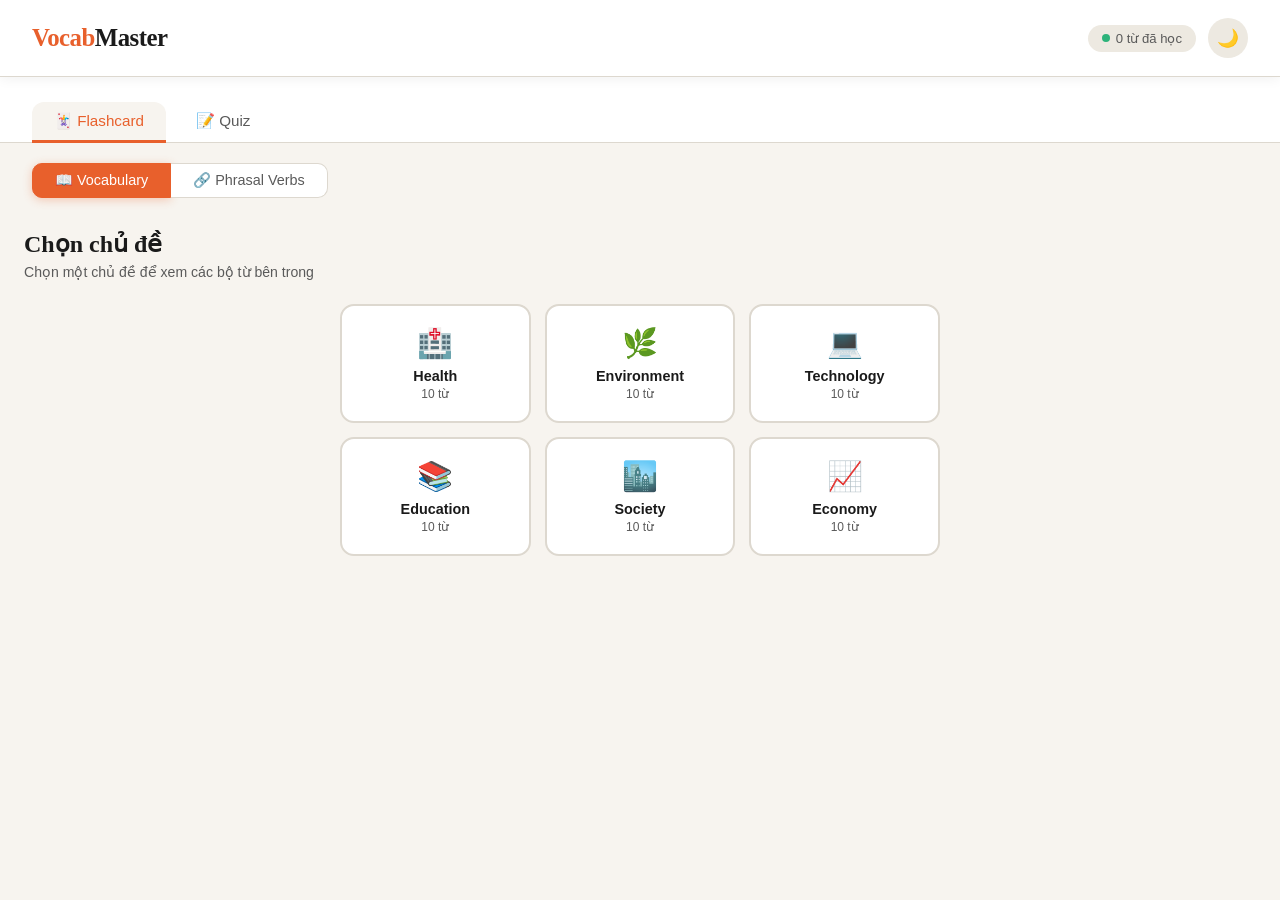
==== index.html @ 6a8c791d "Update and rename test2.html to index.html" ====
<!DOCTYPE html>
<html lang="vi">
<head>
<meta charset="UTF-8">
<meta name="viewport" content="width=device-width, initial-scale=1.0">
<title>VocabMaster – B1–C1 / IELTS</title>
<link rel="preconnect" href="https://fonts.googleapis.com">
<link rel="stylesheet" href="style.css"
<link href="https://fonts.googleapis.com/css2?family=Fraunces:ital,wght@0,300;0,600;0,700;1,300&family=DM+Sans:wght@300;400;500;600&display=swap" rel="stylesheet">
<style>
/* ============================================================
   CSS VARIABLES & RESET  (unchanged from v1)
   ============================================================ */
:root {
  --bg:        #F7F4EF;
  --bg2:       #EDE9E1;
  --card:      #FFFFFF;
  --card-back: #1C2B3A;
  --text:      #1A1A1A;
  --text2:     #5A5A5A;
  --accent:    #E8602C;
  --accent2:   #2D7DD2;
  --success:   #2DB37A;
  --error:     #E83A3A;
  --border:    #DDD8CF;
  --shadow:    0 4px 24px rgba(0,0,0,.10);
  --radius:    18px;
  --transition: .35s cubic-bezier(.4,0,.2,1);
}
[data-theme="dark"] {
  --bg:        #0F1620;
  --bg2:       #182030;
  --card:      #1E2D3D;
  --card-back: #0A1520;
  --text:      #EAE6DF;
  --text2:     #8A9BAC;
  --border:    #2A3A4A;
  --shadow:    0 4px 24px rgba(0,0,0,.40);
}
*,*::before,*::after{box-sizing:border-box;margin:0;padding:0}
html{scroll-behavior:smooth}
body{
  font-family:'DM Sans',sans-serif;
  background:var(--bg);color:var(--text);
  min-height:100vh;
  transition:background var(--transition),color var(--transition);
}
.app{display:flex;flex-direction:column;min-height:100vh}

/* ---- Header ---- */
header{
  display:flex;align-items:center;justify-content:space-between;
  padding:18px 32px;background:var(--card);
  border-bottom:1px solid var(--border);
  position:sticky;top:0;z-index:100;
  backdrop-filter:blur(12px);
  box-shadow:0 2px 12px rgba(0,0,0,.06);
}
.logo{font-family:'Fraunces',serif;font-size:1.55rem;font-weight:700;color:var(--accent);letter-spacing:-.5px}
.logo span{color:var(--text)}
.header-right{display:flex;align-items:center;gap:12px}
.progress-pill{
  background:var(--bg2);border-radius:999px;
  padding:6px 14px;font-size:.82rem;font-weight:500;
  color:var(--text2);display:flex;align-items:center;gap:6px;
}
.progress-pill .dot{width:8px;height:8px;border-radius:50%;background:var(--success)}
#theme-toggle{
  background:var(--bg2);border:none;cursor:pointer;
  width:40px;height:40px;border-radius:50%;
  display:flex;align-items:center;justify-content:center;
  font-size:1.1rem;transition:background var(--transition);
}
#theme-toggle:hover{background:var(--border)}

/* ---- Nav Tabs ---- */
.nav-tabs{
  display:flex;gap:8px;padding:24px 32px 0;
  border-bottom:1px solid var(--border);background:var(--card);
}
.tab-btn{
  padding:10px 22px;border:none;cursor:pointer;
  font-family:'DM Sans',sans-serif;font-size:.95rem;font-weight:500;
  border-radius:12px 12px 0 0;background:transparent;color:var(--text2);
  border-bottom:3px solid transparent;transition:all var(--transition);
  position:relative;bottom:-1px;
}
.tab-btn.active{color:var(--accent);border-bottom-color:var(--accent);background:var(--bg)}
.tab-btn:hover:not(.active){color:var(--text);background:var(--bg2)}

/* ============================================================
   NEW: TYPE SWITCHER (Vocabulary / Phrasal Verbs)
   ============================================================ */
.type-switcher{
  display:flex;gap:0;padding:20px 32px 0;
  background:var(--bg);
}
.type-btn{
  padding:8px 22px;border:1px solid var(--border);
  background:var(--card);color:var(--text2);
  font-family:'DM Sans',sans-serif;font-size:.9rem;font-weight:500;
  cursor:pointer;transition:all var(--transition);
}
.type-btn:first-child{border-radius:10px 0 0 10px}
.type-btn:last-child{border-radius:0 10px 10px 0;border-left:none}
.type-btn.active{
  background:var(--accent);color:#fff;border-color:var(--accent);
  box-shadow:0 2px 10px rgba(232,96,44,.3);
}

/* ============================================================
   NEW: TOPIC / SET SELECTOR (browser screen shown before flashcard)
   ============================================================ */
#fc-browser{
  display:none;flex-direction:column;align-items:center;
  padding:32px 24px;width:100%;
}
#fc-browser.visible{display:flex}
.browser-title{
  font-family:'Fraunces',serif;font-size:1.5rem;font-weight:600;
  margin-bottom:6px;align-self:flex-start;max-width:600px;width:100%;
}
.browser-sub{font-size:.88rem;color:var(--text2);margin-bottom:24px;align-self:flex-start;max-width:600px;width:100%}

/* Topic grid */
.topic-grid{
  display:grid;grid-template-columns:repeat(auto-fill,minmax(170px,1fr));
  gap:14px;max-width:600px;width:100%;
}
.topic-card{
  background:var(--card);border-radius:14px;border:2px solid var(--border);
  padding:20px 16px;cursor:pointer;transition:all var(--transition);
  text-align:center;
}
.topic-card:hover{border-color:var(--accent);transform:translateY(-2px);box-shadow:var(--shadow)}
.topic-card.selected{border-color:var(--accent);background:rgba(232,96,44,.06)}
.topic-icon{font-size:1.8rem;margin-bottom:8px}
.topic-name{font-size:.9rem;font-weight:600;color:var(--text)}
.topic-count{font-size:.75rem;color:var(--text2);margin-top:3px}

/* Set list */
.set-list{max-width:600px;width:100%;display:flex;flex-direction:column;gap:10px}
.set-item{
  background:var(--card);border-radius:12px;border:1px solid var(--border);
  padding:16px 20px;cursor:pointer;transition:all var(--transition);
  display:flex;justify-content:space-between;align-items:center;
}
.set-item:hover{border-color:var(--accent2);transform:translateX(4px);box-shadow:0 2px 12px rgba(0,0,0,.08)}
.set-info{}
.set-name{font-weight:600;font-size:.95rem}
.set-meta{font-size:.78rem;color:var(--text2);margin-top:2px}
.set-arrow{color:var(--text2);font-size:1.2rem}

/* Back breadcrumb */
.breadcrumb{
  display:flex;align-items:center;gap:8px;
  max-width:600px;width:100%;margin-bottom:20px;
  font-size:.88rem;color:var(--text2);
}
.breadcrumb button{
  background:none;border:none;cursor:pointer;
  color:var(--accent2);font-family:'DM Sans',sans-serif;
  font-size:.88rem;font-weight:500;padding:0;
}
.breadcrumb button:hover{text-decoration:underline}
.breadcrumb .sep{opacity:.4}

/* ============================================================
   FLASHCARD SECTION  (mostly unchanged from v1)
   ============================================================ */
#flashcard-section{display:none;flex-direction:column;align-items:center;padding:32px 24px}
#flashcard-section.visible{display:flex}

.card-counter{font-size:.9rem;color:var(--text2);margin-bottom:20px;font-weight:500;letter-spacing:.5px}
.card-counter strong{color:var(--text)}

.flashcard-scene{width:100%;max-width:540px;height:320px;perspective:1200px;cursor:pointer;margin-bottom:28px}
.flashcard{width:100%;height:100%;position:relative;transform-style:preserve-3d;transition:transform .55s cubic-bezier(.4,0,.2,1)}
.flashcard.flipped{transform:rotateY(180deg)}
.card-face{
  position:absolute;inset:0;border-radius:var(--radius);
  backface-visibility:hidden;-webkit-backface-visibility:hidden;
  display:flex;flex-direction:column;align-items:center;justify-content:center;
  padding:36px;box-shadow:0 8px 40px rgba(0,0,0,.13),0 2px 8px rgba(0,0,0,.06);
}
.card-front{background:var(--card)}
.card-back{background:var(--card-back);transform:rotateY(180deg);color:#EAE6DF}
.card-topic-badge{
  position:absolute;top:18px;left:20px;
  padding:4px 12px;border-radius:999px;
  font-size:.72rem;font-weight:600;letter-spacing:.3px;
  background:rgba(45,125,210,.15);color:var(--accent2);
}
.card-type-badge{
  position:absolute;top:18px;right:20px;
  padding:4px 12px;border-radius:999px;
  font-size:.72rem;font-weight:600;letter-spacing:.3px;
  background:rgba(45,179,122,.15);color:var(--success);
}
.card-type-badge.pv{background:rgba(108,99,255,.15);color:#8B84FF}
.card-hint{position:absolute;bottom:16px;font-size:.78rem;opacity:.5;letter-spacing:.3px}
.word-display{
  font-family:'Fraunces',serif;font-size:2.6rem;font-weight:600;
  color:var(--text);letter-spacing:-1px;line-height:1.1;text-align:center;
}
.word-pos{margin-top:10px;font-size:.92rem;color:var(--text2);font-style:italic}
.ipa-display{font-size:1.1rem;color:#9AB;margin-bottom:14px;letter-spacing:.5px}
.meaning-display{
  font-family:'Fraunces',serif;font-size:1.65rem;font-weight:300;font-style:italic;
  color:#EAE6DF;text-align:center;line-height:1.3;
}
.example-display{
  margin-top:14px;font-size:.9rem;color:rgba(234,230,223,.65);
  text-align:center;line-height:1.6;max-width:380px;
}
.example-display em{color:rgba(255,200,120,.9);font-style:normal;font-weight:500}

.card-controls{display:flex;gap:12px;align-items:center;flex-wrap:wrap;justify-content:center}
.ctrl-btn{
  display:flex;align-items:center;gap:7px;
  padding:12px 24px;border-radius:12px;border:none;cursor:pointer;
  font-family:'DM Sans',sans-serif;font-size:.95rem;font-weight:500;
  transition:all var(--transition);
}
.ctrl-btn.secondary{background:var(--bg2);color:var(--text);border:1px solid var(--border)}
.ctrl-btn.secondary:hover{background:var(--border);transform:translateY(-1px)}
.ctrl-btn.primary{background:var(--accent);color:#fff;box-shadow:0 4px 14px rgba(232,96,44,.35)}
.ctrl-btn.primary:hover{background:#cf511f;transform:translateY(-2px);box-shadow:0 6px 18px rgba(232,96,44,.4)}
.ctrl-btn.accent2{background:var(--accent2);color:#fff;box-shadow:0 4px 14px rgba(45,125,210,.3)}
.ctrl-btn.accent2:hover{background:#1f66b8;transform:translateY(-2px)}
.ctrl-btn.ghost{background:transparent;color:var(--text2);border:1px solid var(--border)}
.ctrl-btn.ghost:hover{background:var(--bg2)}
.ctrl-btn:disabled{opacity:.35;cursor:not-allowed;transform:none!important}

.progress-bar-wrap{width:100%;max-width:540px;height:5px;background:var(--border);border-radius:999px;margin-bottom:24px;overflow:hidden}
.progress-bar-fill{height:100%;border-radius:999px;background:linear-gradient(90deg,var(--accent),var(--accent2));transition:width .4s cubic-bezier(.4,0,.2,1)}

/* ============================================================
   QUIZ SECTION  (unchanged styles from v1)
   ============================================================ */
#quiz-section{display:none;flex-direction:column;align-items:center;padding:32px 24px}
#quiz-section.visible{display:flex}
#quiz-setup{background:var(--card);border-radius:var(--radius);padding:40px;max-width:480px;width:100%;box-shadow:var(--shadow);text-align:center}
#quiz-setup h2{font-family:'Fraunces',serif;font-size:1.8rem;margin-bottom:8px}
#quiz-setup p{color:var(--text2);margin-bottom:28px;font-size:.95rem}
.quiz-config{display:flex;flex-direction:column;gap:16px;margin-bottom:28px;text-align:left}
.quiz-config label{font-size:.88rem;font-weight:500;color:var(--text2);margin-bottom:4px;display:block}
.quiz-config select{
  width:100%;padding:10px 14px;border-radius:10px;
  border:1px solid var(--border);background:var(--bg);
  color:var(--text);font-family:'DM Sans',sans-serif;font-size:.95rem;
  outline:none;cursor:pointer;
}
.quiz-config select:focus{border-color:var(--accent)}
.learned-warning{
  background:rgba(232,96,44,.08);border:1px solid rgba(232,96,44,.25);
  border-radius:10px;padding:12px 16px;font-size:.88rem;color:var(--accent);
  margin-bottom:20px;display:none;
}
#quiz-game{display:none;width:100%;max-width:580px}
.quiz-header{display:flex;justify-content:space-between;align-items:center;margin-bottom:20px}
.quiz-progress-text{font-size:.9rem;color:var(--text2);font-weight:500}
.quiz-score-chip{padding:5px 14px;background:var(--bg2);border-radius:999px;font-size:.88rem;font-weight:600;color:var(--accent2)}
.quiz-progress-bar{width:100%;height:5px;background:var(--border);border-radius:999px;margin-bottom:28px;overflow:hidden}
.quiz-progress-fill{height:100%;border-radius:999px;background:linear-gradient(90deg,var(--accent2),var(--success));transition:width .4s}
.question-card{background:var(--card);border-radius:var(--radius);padding:36px;box-shadow:var(--shadow);margin-bottom:20px}
.question-label{font-size:.8rem;text-transform:uppercase;letter-spacing:1px;color:var(--text2);margin-bottom:14px;font-weight:600}
.question-text{font-family:'Fraunces',serif;font-size:1.6rem;font-weight:600;line-height:1.3;color:var(--text)}
.question-text em{color:var(--accent);font-style:normal;border-bottom:2px solid var(--accent)}
.options-grid{display:grid;grid-template-columns:1fr 1fr;gap:12px}
.option-btn{
  padding:16px 18px;border-radius:13px;border:2px solid var(--border);background:var(--card);
  cursor:pointer;font-family:'DM Sans',sans-serif;font-size:.93rem;font-weight:400;
  color:var(--text);text-align:left;transition:all .2s;
  display:flex;align-items:flex-start;gap:10px;
}
.option-btn:hover:not(:disabled){border-color:var(--accent2);background:rgba(45,125,210,.06);transform:translateY(-1px)}
.option-letter{
  width:26px;height:26px;border-radius:6px;background:var(--bg2);
  display:flex;align-items:center;justify-content:center;
  font-size:.8rem;font-weight:700;flex-shrink:0;transition:all .2s;
}
.option-btn.correct{border-color:var(--success)!important;background:rgba(45,179,122,.1)!important}
.option-btn.correct .option-letter{background:var(--success);color:#fff}
.option-btn.wrong{border-color:var(--error)!important;background:rgba(232,58,58,.08)!important}
.option-btn.wrong .option-letter{background:var(--error);color:#fff}
.option-btn:disabled{cursor:not-allowed}
.feedback-msg{
  padding:14px 18px;border-radius:12px;font-size:.92rem;font-weight:500;
  margin-top:4px;display:none;align-items:center;gap:8px;
}
.feedback-msg.correct-fb{background:rgba(45,179,122,.12);color:var(--success);display:flex}
.feedback-msg.wrong-fb{background:rgba(232,58,58,.1);color:var(--error);display:flex}
#quiz-result{
  display:none;background:var(--card);border-radius:var(--radius);
  padding:48px 40px;max-width:480px;width:100%;box-shadow:var(--shadow);text-align:center;
}
.result-emoji{font-size:4rem;margin-bottom:16px}
#quiz-result h2{font-family:'Fraunces',serif;font-size:2rem;margin-bottom:8px}
.result-score-big{font-family:'Fraunces',serif;font-size:3.5rem;font-weight:700;color:var(--accent);margin:16px 0 8px}
.result-sub{color:var(--text2);font-size:.95rem;margin-bottom:32px}
.result-actions{display:flex;gap:12px;justify-content:center;flex-wrap:wrap}

/* ============================================================
   ANIMATIONS
   ============================================================ */
@keyframes slideUp{from{opacity:0;transform:translateY(20px)}to{opacity:1;transform:translateY(0)}}
.slide-up{animation:slideUp .4s cubic-bezier(.4,0,.2,1) both}
@keyframes pop{0%{transform:scale(1)}50%{transform:scale(1.06)}100%{transform:scale(1)}}
.pop{animation:pop .25s ease}

/* Responsive */
@media(max-width:600px){
  header{padding:14px 18px}
  .nav-tabs{padding:16px 18px 0;gap:4px}
  .tab-btn{padding:8px 14px;font-size:.88rem}
  .type-switcher{padding:14px 18px 0}
  .flashcard-scene{height:270px}
  .word-display{font-size:2.1rem}
  .meaning-display{font-size:1.35rem}
  .options-grid{grid-template-columns:1fr}
  #flashcard-section,#quiz-section{padding:20px 14px}
  #fc-browser{padding:20px 14px}
  #quiz-setup,#quiz-result{padding:28px 22px}
  .question-card{padding:24px 20px}
  .topic-grid{grid-template-columns:repeat(auto-fill,minmax(140px,1fr))}
}
</style>
</head>
<body>
<div class="app">

<!-- ===== HEADER ===== -->
<header>
  <div class="logo">Vocab<span>Master</span></div>
  <div class="header-right">
    <div class="progress-pill">
      <span class="dot"></span>
      <span id="learned-pill-text">0 từ đã học</span>
    </div>
    <button id="theme-toggle" title="Toggle dark mode">🌙</button>
  </div>
</header>

<!-- ===== TABS (removed Stats tab) ===== -->
<nav class="nav-tabs">
  <button class="tab-btn active" data-tab="flashcard">🃏 Flashcard</button>
  <button class="tab-btn" data-tab="quiz">📝 Quiz</button>
</nav>

<!-- ===== TYPE SWITCHER (Vocabulary / Phrasal Verbs) ===== -->
<div class="type-switcher" id="type-switcher">
  <button class="type-btn active" data-type="vocabulary">📖 Vocabulary</button>
  <button class="type-btn" data-type="phrasal">🔗 Phrasal Verbs</button>
</div>

<!-- ===== TOPIC / SET BROWSER (shown before the flashcard) ===== -->
<div id="fc-browser" class="visible">
  <!-- Breadcrumb: hidden at top level, shown after topic selected -->
  <div class="breadcrumb" id="breadcrumb" style="display:none">
    <button id="back-to-topics">← Chủ đề</button>
    <span class="sep">/</span>
    <span id="breadcrumb-topic">—</span>
  </div>

  <div class="browser-title" id="browser-title">Chọn chủ đề</div>
  <div class="browser-sub" id="browser-sub">Chọn một chủ đề để xem các bộ từ vựng bên trong</div>

  <!-- Topic grid -->
  <div class="topic-grid" id="topic-grid"></div>

  <!-- Set list (hidden until topic selected) -->
  <div class="set-list" id="set-list" style="display:none"></div>
</div>

<!-- ===== FLASHCARD SECTION ===== -->
<section id="flashcard-section">
  <div class="progress-bar-wrap" style="max-width:540px;width:100%">
    <div class="progress-bar-fill" id="fc-progress-fill" style="width:0%"></div>
  </div>
  <div class="card-counter" id="card-counter">Thẻ <strong>1</strong> / <strong>1</strong></div>

  <div class="flashcard-scene" id="fc-scene" title="Click để lật thẻ">
    <div class="flashcard" id="flashcard">
      <div class="card-face card-front">
        <span class="card-topic-badge" id="fc-topic-badge">Topic</span>
        <span class="card-type-badge" id="fc-type-badge">Vocab</span>
        <div class="word-display" id="fc-word">—</div>
        <div class="word-pos" id="fc-pos">noun</div>
        <span class="card-hint">👆 Click để xem nghĩa</span>
      </div>
      <div class="card-face card-back">
        <div class="ipa-display" id="fc-ipa"></div>
        <div class="meaning-display" id="fc-meaning">—</div>
        <div class="example-display" id="fc-example"></div>
        <span class="card-hint" style="color:rgba(234,230,223,.45)">🔄 Click để quay lại</span>
      </div>
    </div>
  </div>

  <div class="card-controls">
    <button class="ctrl-btn ghost" id="fc-back-btn">⬅ Bộ khác</button>
    <button class="ctrl-btn secondary" id="fc-prev">◀ Trước</button>
    <button class="ctrl-btn primary" id="fc-flip">🔄 Lật thẻ</button>
    <!-- Next button: also marks as learned -->
    <button class="ctrl-btn accent2" id="fc-next">Tiếp ▶</button>
  </div>
  <div style="margin-top:16px;display:flex;gap:10px;justify-content:center">
    <button class="ctrl-btn secondary" id="fc-shuffle" style="font-size:.88rem">🔀 Shuffle</button>
  </div>
</section>

<!-- ===== QUIZ SECTION ===== -->
<section id="quiz-section">
  <div id="quiz-setup" class="slide-up">
    <h2>📝 Quiz Mode</h2>
    <p>Quiz tự động từ danh sách từ bạn đã học</p>

    <!-- Warning shown when not enough learned words -->
    <div class="learned-warning" id="learned-warning">
      ⚠️ Bạn chưa có đủ từ để quiz. Hãy học ít nhất 4 từ qua Flashcard trước!
    </div>

    <div class="quiz-config">
      <div>
        <label>Số câu hỏi</label>
        <select id="quiz-count-select">
          <option value="10">10 câu</option>
          <option value="15">15 câu</option>
          <option value="20">20 câu</option>
          <option value="all">Tất cả từ đã học</option>
        </select>
      </div>
      <div>
        <label>Loại câu hỏi</label>
        <select id="quiz-type-select">
          <option value="meaning">Từ → Nghĩa</option>
          <option value="word">Nghĩa → Từ</option>
          <option value="fill">Điền vào câu</option>
          <option value="mixed">Hỗn hợp</option>
        </select>
      </div>
    </div>
    <button class="ctrl-btn primary" id="start-quiz-btn" style="width:100%;justify-content:center">
      🚀 Bắt đầu Quiz
    </button>
    <div style="margin-top:14px;font-size:.82rem;color:var(--text2);text-align:center" id="quiz-pool-info"></div>
  </div>

  <!-- Game screen -->
  <div id="quiz-game">
    <div class="quiz-header">
      <div class="quiz-progress-text" id="quiz-prog-text">Câu 1 / 10</div>
      <div class="quiz-score-chip" id="quiz-score-chip">✅ 0</div>
    </div>
    <div class="quiz-progress-bar">
      <div class="quiz-progress-fill" id="quiz-prog-fill" style="width:0%"></div>
    </div>
    <div class="question-card slide-up">
      <div class="question-label" id="q-label">Nghĩa của từ là gì?</div>
      <div class="question-text" id="q-text">—</div>
    </div>
    <div class="options-grid" id="options-grid"></div>
    <div class="feedback-msg" id="feedback-msg"></div>
    <div style="display:flex;justify-content:flex-end;margin-top:16px">
      <button class="ctrl-btn accent2" id="next-q-btn" style="display:none">Câu tiếp ▶</button>
    </div>
  </div>

  <!-- Result screen -->
  <div id="quiz-result">
    <div class="result-emoji" id="result-emoji">🎉</div>
    <h2>Hoàn thành!</h2>
    <div class="result-score-big" id="result-score-big">—</div>
    <div class="result-sub" id="result-sub">Bạn làm rất tốt!</div>
    <div class="result-actions">
      <button class="ctrl-btn secondary" id="retry-quiz-btn">🔁 Làm lại</button>
      <button class="ctrl-btn primary" id="new-quiz-btn">✨ Quiz mới</button>
    </div>
  </div>
</section>

</div><!-- .app -->

<script>
/* ============================================================
   VOCABULARY DATA
   Structure per word:
   { word, pos, ipa, meaning, example, topic, set, type }
   type: "vocabulary" | "phrasal"
   ============================================================ */
const VOCAB = [

  /* ── TOPIC: Health ─────────────────────────────────────── */
  // Set: General Health
  {word:"alleviate",pos:"verb",ipa:"/əˈliː.vi.eɪt/",meaning:"giảm nhẹ (đau, lo lắng)",example:"Rest can help <em>alleviate</em> fatigue.",topic:"Health",set:"General Health",type:"vocabulary"},
  {word:"chronic",pos:"adj",ipa:"/ˈkrɒn.ɪk/",meaning:"mãn tính, kéo dài",example:"She suffers from <em>chronic</em> back pain.",topic:"Health",set:"General Health",type:"vocabulary"},
  {word:"deteriorate",pos:"verb",ipa:"/dɪˈtɪər.i.ə.reɪt/",meaning:"xấu đi, suy giảm",example:"His health began to <em>deteriorate</em> rapidly.",topic:"Health",set:"General Health",type:"vocabulary"},
  {word:"resilient",pos:"adj",ipa:"/rɪˈzɪl.i.ənt/",meaning:"có sức bật, kiên cường",example:"Children are remarkably <em>resilient</em> after illness.",topic:"Health",set:"General Health",type:"vocabulary"},
  {word:"susceptible",pos:"adj",ipa:"/səˈsep.tɪ.bəl/",meaning:"dễ bị ảnh hưởng, nhạy cảm",example:"Elderly people are more <em>susceptible</em> to infection.",topic:"Health",set:"General Health",type:"vocabulary"},
  // Set: Mental Health
  {word:"anxiety",pos:"noun",ipa:"/æŋˈzaɪ.ə.ti/",meaning:"sự lo lắng, lo âu",example:"Work pressure can trigger <em>anxiety</em>.",topic:"Health",set:"Mental Health",type:"vocabulary"},
  {word:"burnout",pos:"noun",ipa:"/ˈbɜːn.aʊt/",meaning:"kiệt sức (do làm việc quá sức)",example:"Many doctors experience <em>burnout</em> due to long hours.",topic:"Health",set:"Mental Health",type:"vocabulary"},
  {word:"coping",pos:"noun",ipa:"/ˈkəʊ.pɪŋ/",meaning:"sự đương đầu, ứng phó",example:"Exercise is an effective <em>coping</em> mechanism.",topic:"Health",set:"Mental Health",type:"vocabulary"},
  {word:"mindfulness",pos:"noun",ipa:"/ˈmaɪnd.fəl.nəs/",meaning:"chánh niệm, sự tập trung vào hiện tại",example:"Practising <em>mindfulness</em> reduces stress significantly.",topic:"Health",set:"Mental Health",type:"vocabulary"},
  {word:"stigma",pos:"noun",ipa:"/ˈstɪɡ.mə/",meaning:"kỳ thị xã hội",example:"There is still a <em>stigma</em> around mental illness.",topic:"Health",set:"Mental Health",type:"vocabulary"},

  /* ── TOPIC: Environment ─────────────────────────────────── */
  // Set: Climate Change
  {word:"carbon footprint",pos:"noun",ipa:"/ˈkɑː.bən ˈfʊt.prɪnt/",meaning:"lượng khí thải carbon cá nhân/tổ chức",example:"Flying frequently increases your <em>carbon footprint</em>.",topic:"Environment",set:"Climate Change",type:"vocabulary"},
  {word:"deforestation",pos:"noun",ipa:"/diːˌfɒr.ɪˈsteɪ.ʃən/",meaning:"nạn phá rừng",example:"<em>Deforestation</em> contributes to climate change.",topic:"Environment",set:"Climate Change",type:"vocabulary"},
  {word:"exacerbate",pos:"verb",ipa:"/ɪɡˈzæs.ər.beɪt/",meaning:"làm trầm trọng thêm",example:"Droughts <em>exacerbate</em> food shortages globally.",topic:"Environment",set:"Climate Change",type:"vocabulary"},
  {word:"mitigation",pos:"noun",ipa:"/ˌmɪt.ɪˈɡeɪ.ʃən/",meaning:"sự giảm thiểu (tác hại)",example:"Carbon capture is a key <em>mitigation</em> strategy.",topic:"Environment",set:"Climate Change",type:"vocabulary"},
  {word:"renewable",pos:"adj",ipa:"/rɪˈnjuː.ə.bəl/",meaning:"có thể tái tạo",example:"<em>Renewable</em> energy sources include solar and wind.",topic:"Environment",set:"Climate Change",type:"vocabulary"},
  // Set: Biodiversity
  {word:"biodiversity",pos:"noun",ipa:"/ˌbaɪ.əʊ.daɪˈvɜː.sə.ti/",meaning:"đa dạng sinh học",example:"Rainforests are crucial for <em>biodiversity</em>.",topic:"Environment",set:"Biodiversity",type:"vocabulary"},
  {word:"endangered",pos:"adj",ipa:"/ɪnˈdeɪn.dʒəd/",meaning:"có nguy cơ tuyệt chủng",example:"The tiger is an <em>endangered</em> species.",topic:"Environment",set:"Biodiversity",type:"vocabulary"},
  {word:"ecosystem",pos:"noun",ipa:"/ˈiː.kəʊ.sɪs.təm/",meaning:"hệ sinh thái",example:"Coral reefs form a complex <em>ecosystem</em>.",topic:"Environment",set:"Biodiversity",type:"vocabulary"},
  {word:"habitat",pos:"noun",ipa:"/ˈhæb.ɪ.tæt/",meaning:"môi trường sống",example:"Urban expansion destroys wildlife <em>habitat</em>.",topic:"Environment",set:"Biodiversity",type:"vocabulary"},
  {word:"invasive",pos:"adj",ipa:"/ɪnˈveɪ.sɪv/",meaning:"xâm lấn (loài ngoại lai)",example:"<em>Invasive</em> species threaten native plants.",topic:"Environment",set:"Biodiversity",type:"vocabulary"},

  /* ── TOPIC: Technology ──────────────────────────────────── */
  // Set: AI & Automation
  {word:"algorithm",pos:"noun",ipa:"/ˈæl.ɡə.rɪ.ðəm/",meaning:"thuật toán",example:"The recommendation <em>algorithm</em> learns your preferences.",topic:"Technology",set:"AI & Automation",type:"vocabulary"},
  {word:"autonomous",pos:"adj",ipa:"/ɔːˈtɒn.ə.məs/",meaning:"tự vận hành, tự chủ",example:"<em>Autonomous</em> vehicles rely on sensors and AI.",topic:"Technology",set:"AI & Automation",type:"vocabulary"},
  {word:"bias",pos:"noun",ipa:"/ˈbaɪ.əs/",meaning:"sự thiên lệch, thiên kiến",example:"AI systems can reflect human <em>bias</em> in their data.",topic:"Technology",set:"AI & Automation",type:"vocabulary"},
  {word:"disruptive",pos:"adj",ipa:"/dɪsˈrʌp.tɪv/",meaning:"mang tính đột phá, làm gián đoạn",example:"Streaming was a <em>disruptive</em> force in entertainment.",topic:"Technology",set:"AI & Automation",type:"vocabulary"},
  {word:"proliferation",pos:"noun",ipa:"/prəˌlɪf.ərˈeɪ.ʃən/",meaning:"sự phổ biến nhanh chóng",example:"The <em>proliferation</em> of smartphones changed society.",topic:"Technology",set:"AI & Automation",type:"vocabulary"},
  // Set: Cybersecurity
  {word:"breach",pos:"noun",ipa:"/briːtʃ/",meaning:"vi phạm, rò rỉ dữ liệu",example:"A data <em>breach</em> exposed millions of passwords.",topic:"Technology",set:"Cybersecurity",type:"vocabulary"},
  {word:"encryption",pos:"noun",ipa:"/ɪnˈkrɪp.ʃən/",meaning:"mã hóa (dữ liệu)",example:"End-to-end <em>encryption</em> protects private messages.",topic:"Technology",set:"Cybersecurity",type:"vocabulary"},
  {word:"phishing",pos:"noun",ipa:"/ˈfɪʃ.ɪŋ/",meaning:"lừa đảo trực tuyến qua email giả mạo",example:"A <em>phishing</em> email tricked employees into sharing passwords.",topic:"Technology",set:"Cybersecurity",type:"vocabulary"},
  {word:"surveillance",pos:"noun",ipa:"/səˈveɪ.ləns/",meaning:"sự giám sát, theo dõi",example:"Mass <em>surveillance</em> raises serious privacy concerns.",topic:"Technology",set:"Cybersecurity",type:"vocabulary"},
  {word:"vulnerability",pos:"noun",ipa:"/ˌvʌl.nər.əˈbɪl.ɪ.ti/",meaning:"lỗ hổng bảo mật, điểm yếu",example:"Hackers exploit software <em>vulnerabilities</em>.",topic:"Technology",set:"Cybersecurity",type:"vocabulary"},

  /* ── TOPIC: Education ───────────────────────────────────── */
  // Set: Learning & Pedagogy
  {word:"collaborative",pos:"adj",ipa:"/kəˈlæb.ər.ə.tɪv/",meaning:"hợp tác, cộng tác",example:"<em>Collaborative</em> projects develop teamwork skills.",topic:"Education",set:"Learning & Pedagogy",type:"vocabulary"},
  {word:"curriculum",pos:"noun",ipa:"/kəˈrɪk.jʊ.ləm/",meaning:"chương trình học",example:"The school revised its science <em>curriculum</em>.",topic:"Education",set:"Learning & Pedagogy",type:"vocabulary"},
  {word:"holistic",pos:"adj",ipa:"/həʊˈlɪs.tɪk/",meaning:"toàn diện, tổng thể",example:"A <em>holistic</em> approach considers students' wellbeing.",topic:"Education",set:"Learning & Pedagogy",type:"vocabulary"},
  {word:"pedagogical",pos:"adj",ipa:"/ˌped.əˈɡɒdʒ.ɪ.kəl/",meaning:"thuộc về sư phạm",example:"New <em>pedagogical</em> methods engage students better.",topic:"Education",set:"Learning & Pedagogy",type:"vocabulary"},
  {word:"retention",pos:"noun",ipa:"/rɪˈten.ʃən/",meaning:"sự ghi nhớ, lưu giữ kiến thức",example:"Active recall improves knowledge <em>retention</em>.",topic:"Education",set:"Learning & Pedagogy",type:"vocabulary"},
  // Set: Higher Education
  {word:"accreditation",pos:"noun",ipa:"/əˌkred.ɪˈteɪ.ʃən/",meaning:"sự công nhận, chứng nhận",example:"The university received international <em>accreditation</em>.",topic:"Education",set:"Higher Education",type:"vocabulary"},
  {word:"dissertation",pos:"noun",ipa:"/ˌdɪs.əˈteɪ.ʃən/",meaning:"luận văn, luận án",example:"She spent a year writing her <em>dissertation</em>.",topic:"Education",set:"Higher Education",type:"vocabulary"},
  {word:"interdisciplinary",pos:"adj",ipa:"/ˌɪn.tə.dɪˈsɪp.lɪ.nər.i/",meaning:"liên ngành",example:"Climate research requires an <em>interdisciplinary</em> approach.",topic:"Education",set:"Higher Education",type:"vocabulary"},
  {word:"plagiarism",pos:"noun",ipa:"/ˈpleɪ.dʒər.ɪ.zəm/",meaning:"đạo văn, sao chép không trích dẫn",example:"<em>Plagiarism</em> can result in expulsion.",topic:"Education",set:"Higher Education",type:"vocabulary"},
  {word:"scholarship",pos:"noun",ipa:"/ˈskɒl.ə.ʃɪp/",meaning:"học bổng; học thuật",example:"She won a full <em>scholarship</em> to study abroad.",topic:"Education",set:"Higher Education",type:"vocabulary"},

  /* ── TOPIC: Society ─────────────────────────────────────── */
  // Set: Inequality
  {word:"disparity",pos:"noun",ipa:"/dɪˈspær.ɪ.ti/",meaning:"sự chênh lệch, bất bình đẳng",example:"There is a growing <em>disparity</em> in wealth distribution.",topic:"Society",set:"Inequality",type:"vocabulary"},
  {word:"marginalised",pos:"adj",ipa:"/ˈmɑː.dʒɪ.nəl.aɪzd/",meaning:"bị gạt ra ngoài lề xã hội",example:"<em>Marginalised</em> communities often lack political power.",topic:"Society",set:"Inequality",type:"vocabulary"},
  {word:"privilege",pos:"noun",ipa:"/ˈprɪv.ɪ.lɪdʒ/",meaning:"đặc quyền, lợi thế",example:"Access to education is a <em>privilege</em> for many.",topic:"Society",set:"Inequality",type:"vocabulary"},
  {word:"systemic",pos:"adj",ipa:"/sɪˈstem.ɪk/",meaning:"mang tính hệ thống",example:"<em>Systemic</em> racism is embedded in institutions.",topic:"Society",set:"Inequality",type:"vocabulary"},
  {word:"underprivileged",pos:"adj",ipa:"/ˌʌn.dəˈprɪv.ɪ.lɪdʒd/",meaning:"thiếu điều kiện, hoàn cảnh khó khăn",example:"The charity helps <em>underprivileged</em> children.",topic:"Society",set:"Inequality",type:"vocabulary"},
  // Set: Urbanisation
  {word:"gentrification",pos:"noun",ipa:"/ˌdʒen.trɪ.fɪˈkeɪ.ʃən/",meaning:"sự thay đổi khu dân cư do giàu hoá",example:"<em>Gentrification</em> has displaced long-term residents.",topic:"Society",set:"Urbanisation",type:"vocabulary"},
  {word:"infrastructure",pos:"noun",ipa:"/ˈɪn.frə.strʌk.tʃər/",meaning:"cơ sở hạ tầng",example:"Poor <em>infrastructure</em> limits economic growth.",topic:"Society",set:"Urbanisation",type:"vocabulary"},
  {word:"migration",pos:"noun",ipa:"/maɪˈɡreɪ.ʃən/",meaning:"di cư",example:"Rural <em>migration</em> to cities is increasing.",topic:"Society",set:"Urbanisation",type:"vocabulary"},
  {word:"segregation",pos:"noun",ipa:"/ˌseɡ.rɪˈɡeɪ.ʃən/",meaning:"sự phân biệt, tách biệt",example:"Residential <em>segregation</em> persists in many cities.",topic:"Society",set:"Urbanisation",type:"vocabulary"},
  {word:"sustainable",pos:"adj",ipa:"/səˈsteɪ.nə.bəl/",meaning:"bền vững, có thể duy trì",example:"Cities must adopt <em>sustainable</em> development plans.",topic:"Society",set:"Urbanisation",type:"vocabulary"},

  /* ── TOPIC: Economy ─────────────────────────────────────── */
  // Set: Global Trade
  {word:"commodity",pos:"noun",ipa:"/kəˈmɒd.ɪ.ti/",meaning:"hàng hoá, nguyên liệu thô",example:"Oil is the world's most traded <em>commodity</em>.",topic:"Economy",set:"Global Trade",type:"vocabulary"},
  {word:"deficit",pos:"noun",ipa:"/ˈdef.ɪ.sɪt/",meaning:"thâm hụt, thiếu hụt",example:"The trade <em>deficit</em> widened last quarter.",topic:"Economy",set:"Global Trade",type:"vocabulary"},
  {word:"embargo",pos:"noun",ipa:"/ɪmˈbɑː.ɡəʊ/",meaning:"lệnh cấm vận thương mại",example:"An arms <em>embargo</em> was imposed on the country.",topic:"Economy",set:"Global Trade",type:"vocabulary"},
  {word:"tariff",pos:"noun",ipa:"/ˈtær.ɪf/",meaning:"thuế quan, thuế nhập khẩu",example:"Higher <em>tariffs</em> protect domestic manufacturers.",topic:"Economy",set:"Global Trade",type:"vocabulary"},
  {word:"recession",pos:"noun",ipa:"/rɪˈseʃ.ən/",meaning:"suy thoái kinh tế",example:"The <em>recession</em> led to mass unemployment.",topic:"Economy",set:"Global Trade",type:"vocabulary"},
  // Set: Finance
  {word:"austerity",pos:"noun",ipa:"/ɒˈster.ɪ.ti/",meaning:"chính sách thắt lưng buộc bụng",example:"<em>Austerity</em> measures cut public services deeply.",topic:"Economy",set:"Finance",type:"vocabulary"},
  {word:"fiscal",pos:"adj",ipa:"/ˈfɪs.kəl/",meaning:"thuộc tài chính công, ngân sách nhà nước",example:"The government announced a new <em>fiscal</em> policy.",topic:"Economy",set:"Finance",type:"vocabulary"},
  {word:"inflation",pos:"noun",ipa:"/ɪnˈfleɪ.ʃən/",meaning:"lạm phát",example:"High <em>inflation</em> erodes purchasing power.",topic:"Economy",set:"Finance",type:"vocabulary"},
  {word:"liquidity",pos:"noun",ipa:"/lɪˈkwɪd.ɪ.ti/",meaning:"tính thanh khoản",example:"Banks need sufficient <em>liquidity</em> to function.",topic:"Economy",set:"Finance",type:"vocabulary"},
  {word:"speculation",pos:"noun",ipa:"/ˌspek.jʊˈleɪ.ʃən/",meaning:"đầu cơ, suy đoán",example:"Property <em>speculation</em> drove up housing prices.",topic:"Economy",set:"Finance",type:"vocabulary"},

  /* ── PHRASAL VERBS ──────────────────────────────────────── */
  // Set: Work & Career
  {word:"carry out",pos:"phrasal verb",ipa:"/ˈkær.i aʊt/",meaning:"thực hiện, tiến hành",example:"The team will <em>carry out</em> a full investigation.",topic:"Work & Career",set:"Actions at Work",type:"phrasal"},
  {word:"draw up",pos:"phrasal verb",ipa:"/drɔː ʌp/",meaning:"soạn thảo, lập (kế hoạch, hợp đồng)",example:"We need to <em>draw up</em> a new contract.",topic:"Work & Career",set:"Actions at Work",type:"phrasal"},
  {word:"take on",pos:"phrasal verb",ipa:"/teɪk ɒn/",meaning:"đảm nhận (trách nhiệm), tuyển dụng",example:"She decided to <em>take on</em> a bigger role.",topic:"Work & Career",set:"Actions at Work",type:"phrasal"},
  {word:"turn down",pos:"phrasal verb",ipa:"/tɜːn daʊn/",meaning:"từ chối (lời đề nghị)",example:"He <em>turned down</em> the job offer abroad.",topic:"Work & Career",set:"Actions at Work",type:"phrasal"},
  {word:"put forward",pos:"phrasal verb",ipa:"/pʊt ˈfɔː.wəd/",meaning:"đề xuất, trình bày",example:"She <em>put forward</em> a new marketing strategy.",topic:"Work & Career",set:"Actions at Work",type:"phrasal"},
  // Set: Communication
  {word:"bring up",pos:"phrasal verb",ipa:"/brɪŋ ʌp/",meaning:"đề cập, nêu ra (chủ đề)",example:"He <em>brought up</em> the budget issue in the meeting.",topic:"Work & Career",set:"Communication",type:"phrasal"},
  {word:"follow up",pos:"phrasal verb",ipa:"/ˈfɒl.əʊ ʌp/",meaning:"theo dõi tiếp, kiểm tra lại",example:"I'll <em>follow up</em> on that email tomorrow.",topic:"Work & Career",set:"Communication",type:"phrasal"},
  {word:"get across",pos:"phrasal verb",ipa:"/ɡet əˈkrɒs/",meaning:"truyền đạt, làm người khác hiểu",example:"It's hard to <em>get your point across</em> in a noisy room.",topic:"Work & Career",set:"Communication",type:"phrasal"},
  {word:"talk over",pos:"phrasal verb",ipa:"/tɔːk ˈəʊ.vər/",meaning:"thảo luận kỹ lưỡng",example:"Let's <em>talk over</em> the details before we decide.",topic:"Work & Career",set:"Communication",type:"phrasal"},
  {word:"back up",pos:"phrasal verb",ipa:"/bæk ʌp/",meaning:"hỗ trợ, sao lưu (dữ liệu)",example:"Can you <em>back up</em> your argument with evidence?",topic:"Work & Career",set:"Communication",type:"phrasal"},

  // Set: Problems & Solutions
  {word:"come up with",pos:"phrasal verb",ipa:"/kʌm ʌp wɪð/",meaning:"nghĩ ra, đưa ra (ý tưởng)",example:"We need to <em>come up with</em> a solution fast.",topic:"Problems & Solutions",set:"Solving Issues",type:"phrasal"},
  {word:"deal with",pos:"phrasal verb",ipa:"/diːl wɪð/",meaning:"giải quyết, xử lý",example:"She knows how to <em>deal with</em> difficult clients.",topic:"Problems & Solutions",set:"Solving Issues",type:"phrasal"},
  {word:"figure out",pos:"phrasal verb",ipa:"/ˈfɪɡ.ər aʊt/",meaning:"tìm ra, giải quyết bằng suy nghĩ",example:"I can't <em>figure out</em> why the system crashed.",topic:"Problems & Solutions",set:"Solving Issues",type:"phrasal"},
  {word:"run into",pos:"phrasal verb",ipa:"/rʌn ˈɪn.tuː/",meaning:"gặp phải (vấn đề)",example:"We <em>ran into</em> several unexpected obstacles.",topic:"Problems & Solutions",set:"Solving Issues",type:"phrasal"},
  {word:"sort out",pos:"phrasal verb",ipa:"/sɔːt aʊt/",meaning:"giải quyết ổn thoả, sắp xếp",example:"We need to <em>sort out</em> the scheduling conflict.",topic:"Problems & Solutions",set:"Solving Issues",type:"phrasal"},
  // Set: Change & Progress
  {word:"catch up",pos:"phrasal verb",ipa:"/kætʃ ʌp/",meaning:"bắt kịp",example:"Developing countries are trying to <em>catch up</em> with technology.",topic:"Problems & Solutions",set:"Change & Progress",type:"phrasal"},
  {word:"give up",pos:"phrasal verb",ipa:"/ɡɪv ʌp/",meaning:"từ bỏ",example:"Don't <em>give up</em> on your goals too easily.",topic:"Problems & Solutions",set:"Change & Progress",type:"phrasal"},
  {word:"move on",pos:"phrasal verb",ipa:"/muːv ɒn/",meaning:"tiến lên, bước tiếp",example:"It's time to <em>move on</em> and try something new.",topic:"Problems & Solutions",set:"Change & Progress",type:"phrasal"},
  {word:"set up",pos:"phrasal verb",ipa:"/set ʌp/",meaning:"thiết lập, thành lập",example:"They plan to <em>set up</em> a new research centre.",topic:"Problems & Solutions",set:"Change & Progress",type:"phrasal"},
  {word:"take over",pos:"phrasal verb",ipa:"/teɪk ˈəʊ.vər/",meaning:"tiếp quản, thâu tóm",example:"A rival company tried to <em>take over</em> the business.",topic:"Problems & Solutions",set:"Change & Progress",type:"phrasal"},
];

/* ============================================================
   TOPIC META: icons + display names for each topic
   ============================================================ */
const TOPIC_META = {
  "Health":              {icon:"🏥"},
  "Environment":        {icon:"🌿"},
  "Technology":         {icon:"💻"},
  "Education":          {icon:"📚"},
  "Society":            {icon:"🏙️"},
  "Economy":            {icon:"📈"},
  "Work & Career":      {icon:"💼"},
  "Problems & Solutions":{icon:"🔧"},
};

/* ============================================================
   STATE  (simplified: only learnedWords)
   learnedWords: Set stored as array in localStorage
   ============================================================ */
let state = { learnedWords: [] };
function loadState(){
  try{
    const s = localStorage.getItem('vocabmaster_v2');
    if(s) state = {...state,...JSON.parse(s)};
  }catch(e){}
}
function saveState(){
  localStorage.setItem('vocabmaster_v2', JSON.stringify(state));
}
function markLearned(wordStr){
  if(!state.learnedWords.includes(wordStr)){
    state.learnedWords.push(wordStr);
    saveState();
    updatePill();
  }
}
function updatePill(){
  document.getElementById('learned-pill-text').textContent=`${state.learnedWords.length} từ đã học`;
}

/* ============================================================
   DARK MODE  (unchanged)
   ============================================================ */
const themeBtn = document.getElementById('theme-toggle');
let dark = localStorage.getItem('vocabmaster_dark')==='1';
function applyTheme(){
  document.documentElement.setAttribute('data-theme',dark?'dark':'light');
  themeBtn.textContent=dark?'☀️':'🌙';
}
themeBtn.addEventListener('click',()=>{
  dark=!dark;
  localStorage.setItem('vocabmaster_dark',dark?'1':'0');
  applyTheme();
});

/* ============================================================
   TAB SWITCHING  (2 tabs: flashcard / quiz)
   ============================================================ */
const tabBtns = document.querySelectorAll('.tab-btn');
const fcBrowserEl = document.getElementById('fc-browser');
const fcSectionEl = document.getElementById('flashcard-section');
const quizSectionEl = document.getElementById('quiz-section');
const typeSwitcher = document.getElementById('type-switcher');

tabBtns.forEach(btn=>{
  btn.addEventListener('click',()=>{
    tabBtns.forEach(b=>b.classList.remove('active'));
    btn.classList.add('active');
    const tab = btn.dataset.tab;
    if(tab==='flashcard'){
      quizSectionEl.classList.remove('visible');
      typeSwitcher.style.display='flex';
      // Return to browser if not already in flashcard study
      if(!fcSectionEl.classList.contains('visible')){
        fcBrowserEl.classList.add('visible');
      }
    } else {
      // Quiz tab
      fcBrowserEl.classList.remove('visible');
      fcSectionEl.classList.remove('visible');
      typeSwitcher.style.display='none';
      quizSectionEl.classList.add('visible');
      refreshQuizSetup();
    }
  });
});

/* ============================================================
   TYPE SWITCHER (Vocabulary / Phrasal Verbs)
   ============================================================ */
let currentType = 'vocabulary'; // "vocabulary" | "phrasal"

document.querySelectorAll('.type-btn').forEach(btn=>{
  btn.addEventListener('click',()=>{
    document.querySelectorAll('.type-btn').forEach(b=>b.classList.remove('active'));
    btn.classList.add('active');
    currentType = btn.dataset.type;
    // Reset browser back to topic list
    showTopicList();
  });
});

/* ============================================================
   TOPIC / SET BROWSER
   ============================================================ */
let selectedTopic = null;

function getTopicsForType(type){
  // Get unique topics for the current type
  const topics = [...new Set(VOCAB.filter(w=>w.type===type).map(w=>w.topic))];
  return topics;
}

function getSetsForTopic(topic, type){
  const sets = [...new Set(VOCAB.filter(w=>w.topic===topic&&w.type===type).map(w=>w.set))];
  return sets;
}

function getWordsForSet(topic, set, type){
  return VOCAB.filter(w=>w.topic===topic&&w.set===set&&w.type===type);
}

function showTopicList(){
  selectedTopic = null;
  document.getElementById('breadcrumb').style.display='none';
  document.getElementById('set-list').style.display='none';
  document.getElementById('topic-grid').style.display='grid';
  document.getElementById('browser-title').textContent = currentType==='vocabulary' ? 'Chọn chủ đề' : 'Chọn nhóm Phrasal Verbs';
  document.getElementById('browser-sub').textContent = 'Chọn một chủ đề để xem các bộ từ bên trong';

  const topics = getTopicsForType(currentType);
  const grid = document.getElementById('topic-grid');
  grid.innerHTML='';
  topics.forEach(topic=>{
    const meta = TOPIC_META[topic] || {icon:'📂'};
    const wordCount = VOCAB.filter(w=>w.topic===topic&&w.type===currentType).length;
    const div = document.createElement('div');
    div.className='topic-card slide-up';
    div.innerHTML=`
      <div class="topic-icon">${meta.icon}</div>
      <div class="topic-name">${topic}</div>
      <div class="topic-count">${wordCount} từ</div>
    `;
    div.addEventListener('click',()=>showSetList(topic));
    grid.appendChild(div);
  });
}

function showSetList(topic){
  selectedTopic = topic;
  document.getElementById('topic-grid').style.display='none';
  document.getElementById('set-list').style.display='flex';
  // Breadcrumb
  const bc = document.getElementById('breadcrumb');
  bc.style.display='flex';
  document.getElementById('breadcrumb-topic').textContent = topic;
  const meta = TOPIC_META[topic]||{icon:'📂'};
  document.getElementById('browser-title').textContent = `${meta.icon} ${topic}`;
  document.getElementById('browser-sub').textContent = 'Chọn bộ từ để bắt đầu học';

  const sets = getSetsForTopic(topic, currentType);
  const list = document.getElementById('set-list');
  list.innerHTML='';
  sets.forEach(set=>{
    const words = getWordsForSet(topic, set, currentType);
    const learnedCount = words.filter(w=>state.learnedWords.includes(w.word)).length;
    const div = document.createElement('div');
    div.className='set-item slide-up';
    div.innerHTML=`
      <div class="set-info">
        <div class="set-name">${set}</div>
        <div class="set-meta">${words.length} từ · đã học: ${learnedCount}/${words.length}</div>
      </div>
      <span class="set-arrow">→</span>
    `;
    div.addEventListener('click',()=>startStudySet(topic,set));
    list.appendChild(div);
  });
}

// Breadcrumb "back" button
document.getElementById('back-to-topics').addEventListener('click', showTopicList);

/* ============================================================
   FLASHCARD STUDY
   Entering a set: render flashcard for the set
   Next button: auto-marks current word as learned before advancing
   ============================================================ */
let currentSetWords = [];
let currentIndex = 0;
let isFlipped = false;

function startStudySet(topic, set){
  currentSetWords = getWordsForSet(topic, set, currentType);
  currentIndex = 0;
  isFlipped = false;
  fcBrowserEl.classList.remove('visible');
  fcSectionEl.classList.add('visible');
  renderCard();
}

function renderCard(){
  const word = currentSetWords[currentIndex];
  if(!word) return;
  // Reset flip
  isFlipped=false;
  document.getElementById('flashcard').classList.remove('flipped');
  // Front face
  document.getElementById('fc-word').textContent = word.word;
  document.getElementById('fc-pos').textContent  = word.pos;
  document.getElementById('fc-topic-badge').textContent = word.topic;
  const typeBadge = document.getElementById('fc-type-badge');
  typeBadge.textContent = word.type==='phrasal' ? 'Phrasal Verb' : 'Vocab';
  typeBadge.className   = 'card-type-badge' + (word.type==='phrasal'?' pv':'');
  // Back face
  document.getElementById('fc-ipa').textContent      = word.ipa;
  document.getElementById('fc-meaning').textContent  = word.meaning;
  document.getElementById('fc-example').innerHTML    = word.example;
  // Counter & progress
  document.getElementById('card-counter').innerHTML  =
    `Thẻ <strong>${currentIndex+1}</strong> / <strong>${currentSetWords.length}</strong>`;
  document.getElementById('fc-progress-fill').style.width =
    `${((currentIndex+1)/currentSetWords.length)*100}%`;
  // Nav buttons
  document.getElementById('fc-prev').disabled = currentIndex===0;
  document.getElementById('fc-next').disabled = currentIndex===currentSetWords.length-1;
}

function flipCard(){
  isFlipped=!isFlipped;
  document.getElementById('flashcard').classList.toggle('flipped',isFlipped);
}

// Click card to flip
document.getElementById('fc-scene').addEventListener('click', flipCard);
document.getElementById('fc-flip').addEventListener('click', e=>{e.stopPropagation();flipCard();});

// Previous (no auto-learn)
document.getElementById('fc-prev').addEventListener('click',()=>{
  if(currentIndex>0){currentIndex--;renderCard();}
});

// Next: mark current word as learned, then advance
document.getElementById('fc-next').addEventListener('click',()=>{
  // Auto-mark current word learned before moving forward
  markLearned(currentSetWords[currentIndex].word);
  if(currentIndex < currentSetWords.length-1){
    currentIndex++;
    renderCard();
  }
});

// Shuffle button
document.getElementById('fc-shuffle').addEventListener('click',()=>{
  currentSetWords = shuffle([...currentSetWords]);
  currentIndex=0;
  renderCard();
  document.getElementById('fc-scene').classList.add('pop');
  setTimeout(()=>document.getElementById('fc-scene').classList.remove('pop'),300);
});

// Back to browser
document.getElementById('fc-back-btn').addEventListener('click',()=>{
  fcSectionEl.classList.remove('visible');
  fcBrowserEl.classList.add('visible');
  if(selectedTopic) showSetList(selectedTopic);
  else showTopicList();
});

// Keyboard nav
document.addEventListener('keydown',e=>{
  if(!fcSectionEl.classList.contains('visible')) return;
  if(e.key==='ArrowRight'){
    markLearned(currentSetWords[currentIndex].word);
    if(currentIndex<currentSetWords.length-1){currentIndex++;renderCard();}
  }
  if(e.key==='ArrowLeft'&&currentIndex>0){currentIndex--;renderCard();}
  if(e.key===' '||e.key==='Enter'){e.preventDefault();flipCard();}
});

/* ============================================================
   QUIZ – generate questions from learned words
   ============================================================ */
let quizWords=[];
let quizIndex=0;
let quizScore=0;
let quizAnswered=false;
let savedQuizWords=[];

/* Refresh quiz setup screen: show pool size & warning */
function refreshQuizSetup(){
  const pool = state.learnedWords.length;
  document.getElementById('quiz-pool-info').textContent =
    `Bạn đang có ${pool} từ đã học trong kho.`;
  const warn = document.getElementById('learned-warning');
  warn.style.display = pool < 4 ? 'block' : 'none';
}

document.getElementById('start-quiz-btn').addEventListener('click', startQuiz);

function startQuiz(){
  /* Build pool: look up full word objects for every learned word */
  const learnedObjects = state.learnedWords
    .map(w => VOCAB.find(v => v.word === w))
    .filter(Boolean); // filter nulls if data was removed

  if(learnedObjects.length < 4){
    alert('Hãy học ít nhất 4 từ qua Flashcard trước khi làm quiz!');
    return;
  }

  const countVal = document.getElementById('quiz-count-select').value;
  const quizType = document.getElementById('quiz-type-select').value;

  // Determine how many questions
  const total = countVal==='all' ? learnedObjects.length : Math.min(parseInt(countVal), learnedObjects.length);
  quizWords = shuffle([...learnedObjects]).slice(0, total);
  savedQuizWords = [...quizWords];
  quizIndex=0; quizScore=0; quizAnswered=false;

  document.getElementById('quiz-setup').style.display='none';
  document.getElementById('quiz-result').style.display='none';
  document.getElementById('quiz-game').style.display='block';
  renderQuestion(quizType);
}

function renderQuestion(quizType){
  if(quizIndex >= quizWords.length){ showResult(); return; }

  const word = quizWords[quizIndex];

  /* Pick question type:
     - If quizType is 'mixed', randomly choose one of the 3 types.
     - Fall back to 'meaning' if example has no <em> tag (for fill-in). */
  let type = quizType==='mixed'
    ? ['meaning','word','fill'][Math.floor(Math.random()*3)]
    : quizType;
  if(type==='fill' && !word.example.includes('<em>')) type='meaning';

  // Progress UI
  document.getElementById('quiz-prog-text').textContent=`Câu ${quizIndex+1} / ${quizWords.length}`;
  document.getElementById('quiz-prog-fill').style.width=`${(quizIndex/quizWords.length)*100}%`;
  document.getElementById('quiz-score-chip').textContent=`✅ ${quizScore}`;

  /* ── Build distractors ─────────────────────────────────────
     We use ALL of VOCAB as the distractor pool (not just learned)
     so there are always enough wrong answers.
     For "meaning" questions: wrong answers are other meanings.
     For "word" questions: wrong answers are other words.
     Distractors are filtered to match the same type (vocab/phrasal)
     to keep answers plausible. */
  const sameType = VOCAB.filter(v => v.word !== word.word && v.type === word.type);
  const distractors = shuffle(sameType).slice(0,3);

  let qLabel='', qText='', correctAnswer='', optionPool=[];

  if(type==='meaning'){
    qLabel = 'Nghĩa tiếng Việt của từ sau là gì?';
    qText  = `<strong style="font-size:2rem;font-family:'Fraunces',serif">${word.word}</strong><br><span style="font-size:.9rem;opacity:.5">${word.ipa}</span>`;
    correctAnswer = word.meaning;
    optionPool = [word.meaning, ...distractors.map(w=>w.meaning)];
  } else if(type==='word'){
    qLabel = 'Từ tiếng Anh tương ứng với nghĩa sau là gì?';
    qText  = `<em>${word.meaning}</em>`;
    correctAnswer = word.word;
    optionPool = [word.word, ...distractors.map(w=>w.word)];
  } else { // fill
    qLabel = 'Chọn từ phù hợp để hoàn thành câu:';
    // Replace <em>…</em> with a visible blank
    qText  = word.example.replace(/<em>.*?<\/em>/,'<em>________</em>');
    correctAnswer = word.word;
    optionPool = [word.word, ...distractors.map(w=>w.word)];
  }

  document.getElementById('q-label').textContent = qLabel;
  document.getElementById('q-text').innerHTML    = qText;

  // Shuffle options and render buttons
  const shuffledOptions = shuffle(optionPool);
  const letters = ['A','B','C','D'];
  const grid = document.getElementById('options-grid');
  grid.innerHTML='';
  quizAnswered=false;
  document.getElementById('feedback-msg').style.display='none';
  document.getElementById('next-q-btn').style.display='none';

  shuffledOptions.forEach((opt,i)=>{
    const btn = document.createElement('button');
    btn.className='option-btn';
    btn.innerHTML=`<span class="option-letter">${letters[i]}</span><span>${opt}</span>`;
    btn.addEventListener('click',()=>handleAnswer(btn, opt, correctAnswer, grid));
    grid.appendChild(btn);
  });
}

function handleAnswer(btn, chosen, correct, grid){
  if(quizAnswered) return;
  quizAnswered=true;
  const isCorrect = chosen===correct;

  // Highlight correct + wrong
  grid.querySelectorAll('.option-btn').forEach(b=>{
    b.disabled=true;
    if(b.querySelector('span:last-child').textContent===correct) b.classList.add('correct');
  });
  if(!isCorrect) btn.classList.add('wrong');

  // Feedback message
  const fb = document.getElementById('feedback-msg');
  fb.className='feedback-msg '+(isCorrect?'correct-fb':'wrong-fb');
  fb.innerHTML = isCorrect
    ? '✅ Chính xác! Rất tốt!'
    : `❌ Chưa đúng. Đáp án: <strong>${correct}</strong>`;
  fb.style.display='flex';

  if(isCorrect) quizScore++;
  document.getElementById('quiz-score-chip').textContent=`✅ ${quizScore}`;
  document.getElementById('next-q-btn').style.display='inline-flex';
  quizIndex++;
}

document.getElementById('next-q-btn').addEventListener('click',()=>{
  const quizType = document.getElementById('quiz-type-select').value;
  renderQuestion(quizType);
});

function showResult(){
  document.getElementById('quiz-game').style.display='none';
  const result = document.getElementById('quiz-result');
  result.style.display='flex';
  result.style.flexDirection='column';
  result.style.alignItems='center';
  const pct = Math.round((quizScore/quizWords.length)*100);
  document.getElementById('result-score-big').textContent=`${quizScore}/${quizWords.length}`;
  let emoji='🎉', sub='Xuất sắc! Bạn nắm vững từ vựng rồi!';
  if(pct<50){emoji='😅';sub='Cần ôn thêm! Hãy thử lại nhé.';}
  else if(pct<75){emoji='👍';sub='Khá tốt! Tiếp tục cố gắng nhé.';}
  document.getElementById('result-emoji').textContent=emoji;
  document.getElementById('result-sub').textContent=sub;
}

document.getElementById('retry-quiz-btn').addEventListener('click',()=>{
  quizWords=[...savedQuizWords];
  quizIndex=0;quizScore=0;quizAnswered=false;
  document.getElementById('quiz-result').style.display='none';
  document.getElementById('quiz-game').style.display='block';
  const quizType = document.getElementById('quiz-type-select').value;
  renderQuestion(quizType);
});

document.getElementById('new-quiz-btn').addEventListener('click',()=>{
  document.getElementById('quiz-result').style.display='none';
  document.getElementById('quiz-game').style.display='none';
  document.getElementById('quiz-setup').style.display='block';
  refreshQuizSetup();
});

/* ============================================================
   HELPER: Fisher-Yates shuffle
   ============================================================ */
function shuffle(arr){
  for(let i=arr.length-1;i>0;i--){
    const j=Math.floor(Math.random()*(i+1));
    [arr[i],arr[j]]=[arr[j],arr[i]];
  }
  return arr;
}

/* ============================================================
   INIT
   ============================================================ */
loadState();
applyTheme();
updatePill();
showTopicList(); // render topic browser on load
</script>
</body>
</html>
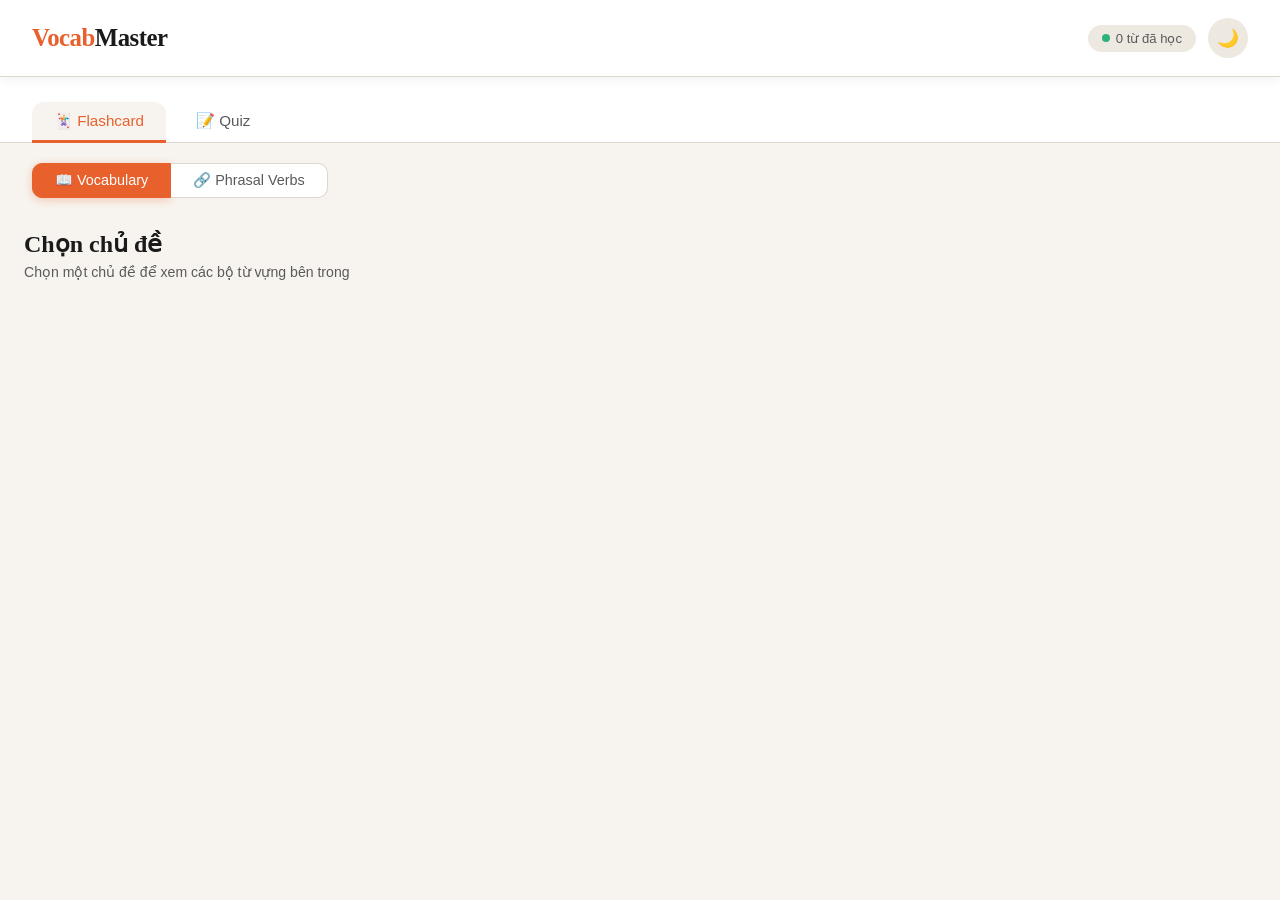
==== commit 340215a4: "Update index.html" ====
--- a/index.html
+++ b/index.html
@@ -7,330 +7,9 @@
 <link rel="preconnect" href="https://fonts.googleapis.com">
 <link rel="stylesheet" href="style.css"
 <link href="https://fonts.googleapis.com/css2?family=Fraunces:ital,wght@0,300;0,600;0,700;1,300&family=DM+Sans:wght@300;400;500;600&display=swap" rel="stylesheet">
-<style>
-/* ============================================================
-   CSS VARIABLES & RESET  (unchanged from v1)
-   ============================================================ */
-:root {
-  --bg:        #F7F4EF;
-  --bg2:       #EDE9E1;
-  --card:      #FFFFFF;
-  --card-back: #1C2B3A;
-  --text:      #1A1A1A;
-  --text2:     #5A5A5A;
-  --accent:    #E8602C;
-  --accent2:   #2D7DD2;
-  --success:   #2DB37A;
-  --error:     #E83A3A;
-  --border:    #DDD8CF;
-  --shadow:    0 4px 24px rgba(0,0,0,.10);
-  --radius:    18px;
-  --transition: .35s cubic-bezier(.4,0,.2,1);
-}
-[data-theme="dark"] {
-  --bg:        #0F1620;
-  --bg2:       #182030;
-  --card:      #1E2D3D;
-  --card-back: #0A1520;
-  --text:      #EAE6DF;
-  --text2:     #8A9BAC;
-  --border:    #2A3A4A;
-  --shadow:    0 4px 24px rgba(0,0,0,.40);
-}
-*,*::before,*::after{box-sizing:border-box;margin:0;padding:0}
-html{scroll-behavior:smooth}
-body{
-  font-family:'DM Sans',sans-serif;
-  background:var(--bg);color:var(--text);
-  min-height:100vh;
-  transition:background var(--transition),color var(--transition);
-}
-.app{display:flex;flex-direction:column;min-height:100vh}
-
-/* ---- Header ---- */
-header{
-  display:flex;align-items:center;justify-content:space-between;
-  padding:18px 32px;background:var(--card);
-  border-bottom:1px solid var(--border);
-  position:sticky;top:0;z-index:100;
-  backdrop-filter:blur(12px);
-  box-shadow:0 2px 12px rgba(0,0,0,.06);
-}
-.logo{font-family:'Fraunces',serif;font-size:1.55rem;font-weight:700;color:var(--accent);letter-spacing:-.5px}
-.logo span{color:var(--text)}
-.header-right{display:flex;align-items:center;gap:12px}
-.progress-pill{
-  background:var(--bg2);border-radius:999px;
-  padding:6px 14px;font-size:.82rem;font-weight:500;
-  color:var(--text2);display:flex;align-items:center;gap:6px;
-}
-.progress-pill .dot{width:8px;height:8px;border-radius:50%;background:var(--success)}
-#theme-toggle{
-  background:var(--bg2);border:none;cursor:pointer;
-  width:40px;height:40px;border-radius:50%;
-  display:flex;align-items:center;justify-content:center;
-  font-size:1.1rem;transition:background var(--transition);
-}
-#theme-toggle:hover{background:var(--border)}
-
-/* ---- Nav Tabs ---- */
-.nav-tabs{
-  display:flex;gap:8px;padding:24px 32px 0;
-  border-bottom:1px solid var(--border);background:var(--card);
-}
-.tab-btn{
-  padding:10px 22px;border:none;cursor:pointer;
-  font-family:'DM Sans',sans-serif;font-size:.95rem;font-weight:500;
-  border-radius:12px 12px 0 0;background:transparent;color:var(--text2);
-  border-bottom:3px solid transparent;transition:all var(--transition);
-  position:relative;bottom:-1px;
-}
-.tab-btn.active{color:var(--accent);border-bottom-color:var(--accent);background:var(--bg)}
-.tab-btn:hover:not(.active){color:var(--text);background:var(--bg2)}
-
-/* ============================================================
-   NEW: TYPE SWITCHER (Vocabulary / Phrasal Verbs)
-   ============================================================ */
-.type-switcher{
-  display:flex;gap:0;padding:20px 32px 0;
-  background:var(--bg);
-}
-.type-btn{
-  padding:8px 22px;border:1px solid var(--border);
-  background:var(--card);color:var(--text2);
-  font-family:'DM Sans',sans-serif;font-size:.9rem;font-weight:500;
-  cursor:pointer;transition:all var(--transition);
-}
-.type-btn:first-child{border-radius:10px 0 0 10px}
-.type-btn:last-child{border-radius:0 10px 10px 0;border-left:none}
-.type-btn.active{
-  background:var(--accent);color:#fff;border-color:var(--accent);
-  box-shadow:0 2px 10px rgba(232,96,44,.3);
-}
-
-/* ============================================================
-   NEW: TOPIC / SET SELECTOR (browser screen shown before flashcard)
-   ============================================================ */
-#fc-browser{
-  display:none;flex-direction:column;align-items:center;
-  padding:32px 24px;width:100%;
-}
-#fc-browser.visible{display:flex}
-.browser-title{
-  font-family:'Fraunces',serif;font-size:1.5rem;font-weight:600;
-  margin-bottom:6px;align-self:flex-start;max-width:600px;width:100%;
-}
-.browser-sub{font-size:.88rem;color:var(--text2);margin-bottom:24px;align-self:flex-start;max-width:600px;width:100%}
-
-/* Topic grid */
-.topic-grid{
-  display:grid;grid-template-columns:repeat(auto-fill,minmax(170px,1fr));
-  gap:14px;max-width:600px;width:100%;
-}
-.topic-card{
-  background:var(--card);border-radius:14px;border:2px solid var(--border);
-  padding:20px 16px;cursor:pointer;transition:all var(--transition);
-  text-align:center;
-}
-.topic-card:hover{border-color:var(--accent);transform:translateY(-2px);box-shadow:var(--shadow)}
-.topic-card.selected{border-color:var(--accent);background:rgba(232,96,44,.06)}
-.topic-icon{font-size:1.8rem;margin-bottom:8px}
-.topic-name{font-size:.9rem;font-weight:600;color:var(--text)}
-.topic-count{font-size:.75rem;color:var(--text2);margin-top:3px}
-
-/* Set list */
-.set-list{max-width:600px;width:100%;display:flex;flex-direction:column;gap:10px}
-.set-item{
-  background:var(--card);border-radius:12px;border:1px solid var(--border);
-  padding:16px 20px;cursor:pointer;transition:all var(--transition);
-  display:flex;justify-content:space-between;align-items:center;
-}
-.set-item:hover{border-color:var(--accent2);transform:translateX(4px);box-shadow:0 2px 12px rgba(0,0,0,.08)}
-.set-info{}
-.set-name{font-weight:600;font-size:.95rem}
-.set-meta{font-size:.78rem;color:var(--text2);margin-top:2px}
-.set-arrow{color:var(--text2);font-size:1.2rem}
-
-/* Back breadcrumb */
-.breadcrumb{
-  display:flex;align-items:center;gap:8px;
-  max-width:600px;width:100%;margin-bottom:20px;
-  font-size:.88rem;color:var(--text2);
-}
-.breadcrumb button{
-  background:none;border:none;cursor:pointer;
-  color:var(--accent2);font-family:'DM Sans',sans-serif;
-  font-size:.88rem;font-weight:500;padding:0;
-}
-.breadcrumb button:hover{text-decoration:underline}
-.breadcrumb .sep{opacity:.4}
-
-/* ============================================================
-   FLASHCARD SECTION  (mostly unchanged from v1)
-   ============================================================ */
-#flashcard-section{display:none;flex-direction:column;align-items:center;padding:32px 24px}
-#flashcard-section.visible{display:flex}
-
-.card-counter{font-size:.9rem;color:var(--text2);margin-bottom:20px;font-weight:500;letter-spacing:.5px}
-.card-counter strong{color:var(--text)}
-
-.flashcard-scene{width:100%;max-width:540px;height:320px;perspective:1200px;cursor:pointer;margin-bottom:28px}
-.flashcard{width:100%;height:100%;position:relative;transform-style:preserve-3d;transition:transform .55s cubic-bezier(.4,0,.2,1)}
-.flashcard.flipped{transform:rotateY(180deg)}
-.card-face{
-  position:absolute;inset:0;border-radius:var(--radius);
-  backface-visibility:hidden;-webkit-backface-visibility:hidden;
-  display:flex;flex-direction:column;align-items:center;justify-content:center;
-  padding:36px;box-shadow:0 8px 40px rgba(0,0,0,.13),0 2px 8px rgba(0,0,0,.06);
-}
-.card-front{background:var(--card)}
-.card-back{background:var(--card-back);transform:rotateY(180deg);color:#EAE6DF}
-.card-topic-badge{
-  position:absolute;top:18px;left:20px;
-  padding:4px 12px;border-radius:999px;
-  font-size:.72rem;font-weight:600;letter-spacing:.3px;
-  background:rgba(45,125,210,.15);color:var(--accent2);
-}
-.card-type-badge{
-  position:absolute;top:18px;right:20px;
-  padding:4px 12px;border-radius:999px;
-  font-size:.72rem;font-weight:600;letter-spacing:.3px;
-  background:rgba(45,179,122,.15);color:var(--success);
-}
-.card-type-badge.pv{background:rgba(108,99,255,.15);color:#8B84FF}
-.card-hint{position:absolute;bottom:16px;font-size:.78rem;opacity:.5;letter-spacing:.3px}
-.word-display{
-  font-family:'Fraunces',serif;font-size:2.6rem;font-weight:600;
-  color:var(--text);letter-spacing:-1px;line-height:1.1;text-align:center;
-}
-.word-pos{margin-top:10px;font-size:.92rem;color:var(--text2);font-style:italic}
-.ipa-display{font-size:1.1rem;color:#9AB;margin-bottom:14px;letter-spacing:.5px}
-.meaning-display{
-  font-family:'Fraunces',serif;font-size:1.65rem;font-weight:300;font-style:italic;
-  color:#EAE6DF;text-align:center;line-height:1.3;
-}
-.example-display{
-  margin-top:14px;font-size:.9rem;color:rgba(234,230,223,.65);
-  text-align:center;line-height:1.6;max-width:380px;
-}
-.example-display em{color:rgba(255,200,120,.9);font-style:normal;font-weight:500}
-
-.card-controls{display:flex;gap:12px;align-items:center;flex-wrap:wrap;justify-content:center}
-.ctrl-btn{
-  display:flex;align-items:center;gap:7px;
-  padding:12px 24px;border-radius:12px;border:none;cursor:pointer;
-  font-family:'DM Sans',sans-serif;font-size:.95rem;font-weight:500;
-  transition:all var(--transition);
-}
-.ctrl-btn.secondary{background:var(--bg2);color:var(--text);border:1px solid var(--border)}
-.ctrl-btn.secondary:hover{background:var(--border);transform:translateY(-1px)}
-.ctrl-btn.primary{background:var(--accent);color:#fff;box-shadow:0 4px 14px rgba(232,96,44,.35)}
-.ctrl-btn.primary:hover{background:#cf511f;transform:translateY(-2px);box-shadow:0 6px 18px rgba(232,96,44,.4)}
-.ctrl-btn.accent2{background:var(--accent2);color:#fff;box-shadow:0 4px 14px rgba(45,125,210,.3)}
-.ctrl-btn.accent2:hover{background:#1f66b8;transform:translateY(-2px)}
-.ctrl-btn.ghost{background:transparent;color:var(--text2);border:1px solid var(--border)}
-.ctrl-btn.ghost:hover{background:var(--bg2)}
-.ctrl-btn:disabled{opacity:.35;cursor:not-allowed;transform:none!important}
-
-.progress-bar-wrap{width:100%;max-width:540px;height:5px;background:var(--border);border-radius:999px;margin-bottom:24px;overflow:hidden}
-.progress-bar-fill{height:100%;border-radius:999px;background:linear-gradient(90deg,var(--accent),var(--accent2));transition:width .4s cubic-bezier(.4,0,.2,1)}
-
-/* ============================================================
-   QUIZ SECTION  (unchanged styles from v1)
-   ============================================================ */
-#quiz-section{display:none;flex-direction:column;align-items:center;padding:32px 24px}
-#quiz-section.visible{display:flex}
-#quiz-setup{background:var(--card);border-radius:var(--radius);padding:40px;max-width:480px;width:100%;box-shadow:var(--shadow);text-align:center}
-#quiz-setup h2{font-family:'Fraunces',serif;font-size:1.8rem;margin-bottom:8px}
-#quiz-setup p{color:var(--text2);margin-bottom:28px;font-size:.95rem}
-.quiz-config{display:flex;flex-direction:column;gap:16px;margin-bottom:28px;text-align:left}
-.quiz-config label{font-size:.88rem;font-weight:500;color:var(--text2);margin-bottom:4px;display:block}
-.quiz-config select{
-  width:100%;padding:10px 14px;border-radius:10px;
-  border:1px solid var(--border);background:var(--bg);
-  color:var(--text);font-family:'DM Sans',sans-serif;font-size:.95rem;
-  outline:none;cursor:pointer;
-}
-.quiz-config select:focus{border-color:var(--accent)}
-.learned-warning{
-  background:rgba(232,96,44,.08);border:1px solid rgba(232,96,44,.25);
-  border-radius:10px;padding:12px 16px;font-size:.88rem;color:var(--accent);
-  margin-bottom:20px;display:none;
-}
-#quiz-game{display:none;width:100%;max-width:580px}
-.quiz-header{display:flex;justify-content:space-between;align-items:center;margin-bottom:20px}
-.quiz-progress-text{font-size:.9rem;color:var(--text2);font-weight:500}
-.quiz-score-chip{padding:5px 14px;background:var(--bg2);border-radius:999px;font-size:.88rem;font-weight:600;color:var(--accent2)}
-.quiz-progress-bar{width:100%;height:5px;background:var(--border);border-radius:999px;margin-bottom:28px;overflow:hidden}
-.quiz-progress-fill{height:100%;border-radius:999px;background:linear-gradient(90deg,var(--accent2),var(--success));transition:width .4s}
-.question-card{background:var(--card);border-radius:var(--radius);padding:36px;box-shadow:var(--shadow);margin-bottom:20px}
-.question-label{font-size:.8rem;text-transform:uppercase;letter-spacing:1px;color:var(--text2);margin-bottom:14px;font-weight:600}
-.question-text{font-family:'Fraunces',serif;font-size:1.6rem;font-weight:600;line-height:1.3;color:var(--text)}
-.question-text em{color:var(--accent);font-style:normal;border-bottom:2px solid var(--accent)}
-.options-grid{display:grid;grid-template-columns:1fr 1fr;gap:12px}
-.option-btn{
-  padding:16px 18px;border-radius:13px;border:2px solid var(--border);background:var(--card);
-  cursor:pointer;font-family:'DM Sans',sans-serif;font-size:.93rem;font-weight:400;
-  color:var(--text);text-align:left;transition:all .2s;
-  display:flex;align-items:flex-start;gap:10px;
-}
-.option-btn:hover:not(:disabled){border-color:var(--accent2);background:rgba(45,125,210,.06);transform:translateY(-1px)}
-.option-letter{
-  width:26px;height:26px;border-radius:6px;background:var(--bg2);
-  display:flex;align-items:center;justify-content:center;
-  font-size:.8rem;font-weight:700;flex-shrink:0;transition:all .2s;
-}
-.option-btn.correct{border-color:var(--success)!important;background:rgba(45,179,122,.1)!important}
-.option-btn.correct .option-letter{background:var(--success);color:#fff}
-.option-btn.wrong{border-color:var(--error)!important;background:rgba(232,58,58,.08)!important}
-.option-btn.wrong .option-letter{background:var(--error);color:#fff}
-.option-btn:disabled{cursor:not-allowed}
-.feedback-msg{
-  padding:14px 18px;border-radius:12px;font-size:.92rem;font-weight:500;
-  margin-top:4px;display:none;align-items:center;gap:8px;
-}
-.feedback-msg.correct-fb{background:rgba(45,179,122,.12);color:var(--success);display:flex}
-.feedback-msg.wrong-fb{background:rgba(232,58,58,.1);color:var(--error);display:flex}
-#quiz-result{
-  display:none;background:var(--card);border-radius:var(--radius);
-  padding:48px 40px;max-width:480px;width:100%;box-shadow:var(--shadow);text-align:center;
-}
-.result-emoji{font-size:4rem;margin-bottom:16px}
-#quiz-result h2{font-family:'Fraunces',serif;font-size:2rem;margin-bottom:8px}
-.result-score-big{font-family:'Fraunces',serif;font-size:3.5rem;font-weight:700;color:var(--accent);margin:16px 0 8px}
-.result-sub{color:var(--text2);font-size:.95rem;margin-bottom:32px}
-.result-actions{display:flex;gap:12px;justify-content:center;flex-wrap:wrap}
-
-/* ============================================================
-   ANIMATIONS
-   ============================================================ */
-@keyframes slideUp{from{opacity:0;transform:translateY(20px)}to{opacity:1;transform:translateY(0)}}
-.slide-up{animation:slideUp .4s cubic-bezier(.4,0,.2,1) both}
-@keyframes pop{0%{transform:scale(1)}50%{transform:scale(1.06)}100%{transform:scale(1)}}
-.pop{animation:pop .25s ease}
-
-/* Responsive */
-@media(max-width:600px){
-  header{padding:14px 18px}
-  .nav-tabs{padding:16px 18px 0;gap:4px}
-  .tab-btn{padding:8px 14px;font-size:.88rem}
-  .type-switcher{padding:14px 18px 0}
-  .flashcard-scene{height:270px}
-  .word-display{font-size:2.1rem}
-  .meaning-display{font-size:1.35rem}
-  .options-grid{grid-template-columns:1fr}
-  #flashcard-section,#quiz-section{padding:20px 14px}
-  #fc-browser{padding:20px 14px}
-  #quiz-setup,#quiz-result{padding:28px 22px}
-  .question-card{padding:24px 20px}
-  .topic-grid{grid-template-columns:repeat(auto-fill,minmax(140px,1fr))}
-}
-</style>
 </head>
 <body>
 <div class="app">
-
-<!-- ===== HEADER ===== -->
 <header>
   <div class="logo">Vocab<span>Master</span></div>
   <div class="header-right">
@@ -482,601 +161,6 @@
 
 </div><!-- .app -->
 
-<script>
-/* ============================================================
-   VOCABULARY DATA
-   Structure per word:
-   { word, pos, ipa, meaning, example, topic, set, type }
-   type: "vocabulary" | "phrasal"
-   ============================================================ */
-const VOCAB = [
-
-  /* ── TOPIC: Health ─────────────────────────────────────── */
-  // Set: General Health
-  {word:"alleviate",pos:"verb",ipa:"/əˈliː.vi.eɪt/",meaning:"giảm nhẹ (đau, lo lắng)",example:"Rest can help <em>alleviate</em> fatigue.",topic:"Health",set:"General Health",type:"vocabulary"},
-  {word:"chronic",pos:"adj",ipa:"/ˈkrɒn.ɪk/",meaning:"mãn tính, kéo dài",example:"She suffers from <em>chronic</em> back pain.",topic:"Health",set:"General Health",type:"vocabulary"},
-  {word:"deteriorate",pos:"verb",ipa:"/dɪˈtɪər.i.ə.reɪt/",meaning:"xấu đi, suy giảm",example:"His health began to <em>deteriorate</em> rapidly.",topic:"Health",set:"General Health",type:"vocabulary"},
-  {word:"resilient",pos:"adj",ipa:"/rɪˈzɪl.i.ənt/",meaning:"có sức bật, kiên cường",example:"Children are remarkably <em>resilient</em> after illness.",topic:"Health",set:"General Health",type:"vocabulary"},
-  {word:"susceptible",pos:"adj",ipa:"/səˈsep.tɪ.bəl/",meaning:"dễ bị ảnh hưởng, nhạy cảm",example:"Elderly people are more <em>susceptible</em> to infection.",topic:"Health",set:"General Health",type:"vocabulary"},
-  // Set: Mental Health
-  {word:"anxiety",pos:"noun",ipa:"/æŋˈzaɪ.ə.ti/",meaning:"sự lo lắng, lo âu",example:"Work pressure can trigger <em>anxiety</em>.",topic:"Health",set:"Mental Health",type:"vocabulary"},
-  {word:"burnout",pos:"noun",ipa:"/ˈbɜːn.aʊt/",meaning:"kiệt sức (do làm việc quá sức)",example:"Many doctors experience <em>burnout</em> due to long hours.",topic:"Health",set:"Mental Health",type:"vocabulary"},
-  {word:"coping",pos:"noun",ipa:"/ˈkəʊ.pɪŋ/",meaning:"sự đương đầu, ứng phó",example:"Exercise is an effective <em>coping</em> mechanism.",topic:"Health",set:"Mental Health",type:"vocabulary"},
-  {word:"mindfulness",pos:"noun",ipa:"/ˈmaɪnd.fəl.nəs/",meaning:"chánh niệm, sự tập trung vào hiện tại",example:"Practising <em>mindfulness</em> reduces stress significantly.",topic:"Health",set:"Mental Health",type:"vocabulary"},
-  {word:"stigma",pos:"noun",ipa:"/ˈstɪɡ.mə/",meaning:"kỳ thị xã hội",example:"There is still a <em>stigma</em> around mental illness.",topic:"Health",set:"Mental Health",type:"vocabulary"},
-
-  /* ── TOPIC: Environment ─────────────────────────────────── */
-  // Set: Climate Change
-  {word:"carbon footprint",pos:"noun",ipa:"/ˈkɑː.bən ˈfʊt.prɪnt/",meaning:"lượng khí thải carbon cá nhân/tổ chức",example:"Flying frequently increases your <em>carbon footprint</em>.",topic:"Environment",set:"Climate Change",type:"vocabulary"},
-  {word:"deforestation",pos:"noun",ipa:"/diːˌfɒr.ɪˈsteɪ.ʃən/",meaning:"nạn phá rừng",example:"<em>Deforestation</em> contributes to climate change.",topic:"Environment",set:"Climate Change",type:"vocabulary"},
-  {word:"exacerbate",pos:"verb",ipa:"/ɪɡˈzæs.ər.beɪt/",meaning:"làm trầm trọng thêm",example:"Droughts <em>exacerbate</em> food shortages globally.",topic:"Environment",set:"Climate Change",type:"vocabulary"},
-  {word:"mitigation",pos:"noun",ipa:"/ˌmɪt.ɪˈɡeɪ.ʃən/",meaning:"sự giảm thiểu (tác hại)",example:"Carbon capture is a key <em>mitigation</em> strategy.",topic:"Environment",set:"Climate Change",type:"vocabulary"},
-  {word:"renewable",pos:"adj",ipa:"/rɪˈnjuː.ə.bəl/",meaning:"có thể tái tạo",example:"<em>Renewable</em> energy sources include solar and wind.",topic:"Environment",set:"Climate Change",type:"vocabulary"},
-  // Set: Biodiversity
-  {word:"biodiversity",pos:"noun",ipa:"/ˌbaɪ.əʊ.daɪˈvɜː.sə.ti/",meaning:"đa dạng sinh học",example:"Rainforests are crucial for <em>biodiversity</em>.",topic:"Environment",set:"Biodiversity",type:"vocabulary"},
-  {word:"endangered",pos:"adj",ipa:"/ɪnˈdeɪn.dʒəd/",meaning:"có nguy cơ tuyệt chủng",example:"The tiger is an <em>endangered</em> species.",topic:"Environment",set:"Biodiversity",type:"vocabulary"},
-  {word:"ecosystem",pos:"noun",ipa:"/ˈiː.kəʊ.sɪs.təm/",meaning:"hệ sinh thái",example:"Coral reefs form a complex <em>ecosystem</em>.",topic:"Environment",set:"Biodiversity",type:"vocabulary"},
-  {word:"habitat",pos:"noun",ipa:"/ˈhæb.ɪ.tæt/",meaning:"môi trường sống",example:"Urban expansion destroys wildlife <em>habitat</em>.",topic:"Environment",set:"Biodiversity",type:"vocabulary"},
-  {word:"invasive",pos:"adj",ipa:"/ɪnˈveɪ.sɪv/",meaning:"xâm lấn (loài ngoại lai)",example:"<em>Invasive</em> species threaten native plants.",topic:"Environment",set:"Biodiversity",type:"vocabulary"},
-
-  /* ── TOPIC: Technology ──────────────────────────────────── */
-  // Set: AI & Automation
-  {word:"algorithm",pos:"noun",ipa:"/ˈæl.ɡə.rɪ.ðəm/",meaning:"thuật toán",example:"The recommendation <em>algorithm</em> learns your preferences.",topic:"Technology",set:"AI & Automation",type:"vocabulary"},
-  {word:"autonomous",pos:"adj",ipa:"/ɔːˈtɒn.ə.məs/",meaning:"tự vận hành, tự chủ",example:"<em>Autonomous</em> vehicles rely on sensors and AI.",topic:"Technology",set:"AI & Automation",type:"vocabulary"},
-  {word:"bias",pos:"noun",ipa:"/ˈbaɪ.əs/",meaning:"sự thiên lệch, thiên kiến",example:"AI systems can reflect human <em>bias</em> in their data.",topic:"Technology",set:"AI & Automation",type:"vocabulary"},
-  {word:"disruptive",pos:"adj",ipa:"/dɪsˈrʌp.tɪv/",meaning:"mang tính đột phá, làm gián đoạn",example:"Streaming was a <em>disruptive</em> force in entertainment.",topic:"Technology",set:"AI & Automation",type:"vocabulary"},
-  {word:"proliferation",pos:"noun",ipa:"/prəˌlɪf.ərˈeɪ.ʃən/",meaning:"sự phổ biến nhanh chóng",example:"The <em>proliferation</em> of smartphones changed society.",topic:"Technology",set:"AI & Automation",type:"vocabulary"},
-  // Set: Cybersecurity
-  {word:"breach",pos:"noun",ipa:"/briːtʃ/",meaning:"vi phạm, rò rỉ dữ liệu",example:"A data <em>breach</em> exposed millions of passwords.",topic:"Technology",set:"Cybersecurity",type:"vocabulary"},
-  {word:"encryption",pos:"noun",ipa:"/ɪnˈkrɪp.ʃən/",meaning:"mã hóa (dữ liệu)",example:"End-to-end <em>encryption</em> protects private messages.",topic:"Technology",set:"Cybersecurity",type:"vocabulary"},
-  {word:"phishing",pos:"noun",ipa:"/ˈfɪʃ.ɪŋ/",meaning:"lừa đảo trực tuyến qua email giả mạo",example:"A <em>phishing</em> email tricked employees into sharing passwords.",topic:"Technology",set:"Cybersecurity",type:"vocabulary"},
-  {word:"surveillance",pos:"noun",ipa:"/səˈveɪ.ləns/",meaning:"sự giám sát, theo dõi",example:"Mass <em>surveillance</em> raises serious privacy concerns.",topic:"Technology",set:"Cybersecurity",type:"vocabulary"},
-  {word:"vulnerability",pos:"noun",ipa:"/ˌvʌl.nər.əˈbɪl.ɪ.ti/",meaning:"lỗ hổng bảo mật, điểm yếu",example:"Hackers exploit software <em>vulnerabilities</em>.",topic:"Technology",set:"Cybersecurity",type:"vocabulary"},
-
-  /* ── TOPIC: Education ───────────────────────────────────── */
-  // Set: Learning & Pedagogy
-  {word:"collaborative",pos:"adj",ipa:"/kəˈlæb.ər.ə.tɪv/",meaning:"hợp tác, cộng tác",example:"<em>Collaborative</em> projects develop teamwork skills.",topic:"Education",set:"Learning & Pedagogy",type:"vocabulary"},
-  {word:"curriculum",pos:"noun",ipa:"/kəˈrɪk.jʊ.ləm/",meaning:"chương trình học",example:"The school revised its science <em>curriculum</em>.",topic:"Education",set:"Learning & Pedagogy",type:"vocabulary"},
-  {word:"holistic",pos:"adj",ipa:"/həʊˈlɪs.tɪk/",meaning:"toàn diện, tổng thể",example:"A <em>holistic</em> approach considers students' wellbeing.",topic:"Education",set:"Learning & Pedagogy",type:"vocabulary"},
-  {word:"pedagogical",pos:"adj",ipa:"/ˌped.əˈɡɒdʒ.ɪ.kəl/",meaning:"thuộc về sư phạm",example:"New <em>pedagogical</em> methods engage students better.",topic:"Education",set:"Learning & Pedagogy",type:"vocabulary"},
-  {word:"retention",pos:"noun",ipa:"/rɪˈten.ʃən/",meaning:"sự ghi nhớ, lưu giữ kiến thức",example:"Active recall improves knowledge <em>retention</em>.",topic:"Education",set:"Learning & Pedagogy",type:"vocabulary"},
-  // Set: Higher Education
-  {word:"accreditation",pos:"noun",ipa:"/əˌkred.ɪˈteɪ.ʃən/",meaning:"sự công nhận, chứng nhận",example:"The university received international <em>accreditation</em>.",topic:"Education",set:"Higher Education",type:"vocabulary"},
-  {word:"dissertation",pos:"noun",ipa:"/ˌdɪs.əˈteɪ.ʃən/",meaning:"luận văn, luận án",example:"She spent a year writing her <em>dissertation</em>.",topic:"Education",set:"Higher Education",type:"vocabulary"},
-  {word:"interdisciplinary",pos:"adj",ipa:"/ˌɪn.tə.dɪˈsɪp.lɪ.nər.i/",meaning:"liên ngành",example:"Climate research requires an <em>interdisciplinary</em> approach.",topic:"Education",set:"Higher Education",type:"vocabulary"},
-  {word:"plagiarism",pos:"noun",ipa:"/ˈpleɪ.dʒər.ɪ.zəm/",meaning:"đạo văn, sao chép không trích dẫn",example:"<em>Plagiarism</em> can result in expulsion.",topic:"Education",set:"Higher Education",type:"vocabulary"},
-  {word:"scholarship",pos:"noun",ipa:"/ˈskɒl.ə.ʃɪp/",meaning:"học bổng; học thuật",example:"She won a full <em>scholarship</em> to study abroad.",topic:"Education",set:"Higher Education",type:"vocabulary"},
-
-  /* ── TOPIC: Society ─────────────────────────────────────── */
-  // Set: Inequality
-  {word:"disparity",pos:"noun",ipa:"/dɪˈspær.ɪ.ti/",meaning:"sự chênh lệch, bất bình đẳng",example:"There is a growing <em>disparity</em> in wealth distribution.",topic:"Society",set:"Inequality",type:"vocabulary"},
-  {word:"marginalised",pos:"adj",ipa:"/ˈmɑː.dʒɪ.nəl.aɪzd/",meaning:"bị gạt ra ngoài lề xã hội",example:"<em>Marginalised</em> communities often lack political power.",topic:"Society",set:"Inequality",type:"vocabulary"},
-  {word:"privilege",pos:"noun",ipa:"/ˈprɪv.ɪ.lɪdʒ/",meaning:"đặc quyền, lợi thế",example:"Access to education is a <em>privilege</em> for many.",topic:"Society",set:"Inequality",type:"vocabulary"},
-  {word:"systemic",pos:"adj",ipa:"/sɪˈstem.ɪk/",meaning:"mang tính hệ thống",example:"<em>Systemic</em> racism is embedded in institutions.",topic:"Society",set:"Inequality",type:"vocabulary"},
-  {word:"underprivileged",pos:"adj",ipa:"/ˌʌn.dəˈprɪv.ɪ.lɪdʒd/",meaning:"thiếu điều kiện, hoàn cảnh khó khăn",example:"The charity helps <em>underprivileged</em> children.",topic:"Society",set:"Inequality",type:"vocabulary"},
-  // Set: Urbanisation
-  {word:"gentrification",pos:"noun",ipa:"/ˌdʒen.trɪ.fɪˈkeɪ.ʃən/",meaning:"sự thay đổi khu dân cư do giàu hoá",example:"<em>Gentrification</em> has displaced long-term residents.",topic:"Society",set:"Urbanisation",type:"vocabulary"},
-  {word:"infrastructure",pos:"noun",ipa:"/ˈɪn.frə.strʌk.tʃər/",meaning:"cơ sở hạ tầng",example:"Poor <em>infrastructure</em> limits economic growth.",topic:"Society",set:"Urbanisation",type:"vocabulary"},
-  {word:"migration",pos:"noun",ipa:"/maɪˈɡreɪ.ʃən/",meaning:"di cư",example:"Rural <em>migration</em> to cities is increasing.",topic:"Society",set:"Urbanisation",type:"vocabulary"},
-  {word:"segregation",pos:"noun",ipa:"/ˌseɡ.rɪˈɡeɪ.ʃən/",meaning:"sự phân biệt, tách biệt",example:"Residential <em>segregation</em> persists in many cities.",topic:"Society",set:"Urbanisation",type:"vocabulary"},
-  {word:"sustainable",pos:"adj",ipa:"/səˈsteɪ.nə.bəl/",meaning:"bền vững, có thể duy trì",example:"Cities must adopt <em>sustainable</em> development plans.",topic:"Society",set:"Urbanisation",type:"vocabulary"},
-
-  /* ── TOPIC: Economy ─────────────────────────────────────── */
-  // Set: Global Trade
-  {word:"commodity",pos:"noun",ipa:"/kəˈmɒd.ɪ.ti/",meaning:"hàng hoá, nguyên liệu thô",example:"Oil is the world's most traded <em>commodity</em>.",topic:"Economy",set:"Global Trade",type:"vocabulary"},
-  {word:"deficit",pos:"noun",ipa:"/ˈdef.ɪ.sɪt/",meaning:"thâm hụt, thiếu hụt",example:"The trade <em>deficit</em> widened last quarter.",topic:"Economy",set:"Global Trade",type:"vocabulary"},
-  {word:"embargo",pos:"noun",ipa:"/ɪmˈbɑː.ɡəʊ/",meaning:"lệnh cấm vận thương mại",example:"An arms <em>embargo</em> was imposed on the country.",topic:"Economy",set:"Global Trade",type:"vocabulary"},
-  {word:"tariff",pos:"noun",ipa:"/ˈtær.ɪf/",meaning:"thuế quan, thuế nhập khẩu",example:"Higher <em>tariffs</em> protect domestic manufacturers.",topic:"Economy",set:"Global Trade",type:"vocabulary"},
-  {word:"recession",pos:"noun",ipa:"/rɪˈseʃ.ən/",meaning:"suy thoái kinh tế",example:"The <em>recession</em> led to mass unemployment.",topic:"Economy",set:"Global Trade",type:"vocabulary"},
-  // Set: Finance
-  {word:"austerity",pos:"noun",ipa:"/ɒˈster.ɪ.ti/",meaning:"chính sách thắt lưng buộc bụng",example:"<em>Austerity</em> measures cut public services deeply.",topic:"Economy",set:"Finance",type:"vocabulary"},
-  {word:"fiscal",pos:"adj",ipa:"/ˈfɪs.kəl/",meaning:"thuộc tài chính công, ngân sách nhà nước",example:"The government announced a new <em>fiscal</em> policy.",topic:"Economy",set:"Finance",type:"vocabulary"},
-  {word:"inflation",pos:"noun",ipa:"/ɪnˈfleɪ.ʃən/",meaning:"lạm phát",example:"High <em>inflation</em> erodes purchasing power.",topic:"Economy",set:"Finance",type:"vocabulary"},
-  {word:"liquidity",pos:"noun",ipa:"/lɪˈkwɪd.ɪ.ti/",meaning:"tính thanh khoản",example:"Banks need sufficient <em>liquidity</em> to function.",topic:"Economy",set:"Finance",type:"vocabulary"},
-  {word:"speculation",pos:"noun",ipa:"/ˌspek.jʊˈleɪ.ʃən/",meaning:"đầu cơ, suy đoán",example:"Property <em>speculation</em> drove up housing prices.",topic:"Economy",set:"Finance",type:"vocabulary"},
-
-  /* ── PHRASAL VERBS ──────────────────────────────────────── */
-  // Set: Work & Career
-  {word:"carry out",pos:"phrasal verb",ipa:"/ˈkær.i aʊt/",meaning:"thực hiện, tiến hành",example:"The team will <em>carry out</em> a full investigation.",topic:"Work & Career",set:"Actions at Work",type:"phrasal"},
-  {word:"draw up",pos:"phrasal verb",ipa:"/drɔː ʌp/",meaning:"soạn thảo, lập (kế hoạch, hợp đồng)",example:"We need to <em>draw up</em> a new contract.",topic:"Work & Career",set:"Actions at Work",type:"phrasal"},
-  {word:"take on",pos:"phrasal verb",ipa:"/teɪk ɒn/",meaning:"đảm nhận (trách nhiệm), tuyển dụng",example:"She decided to <em>take on</em> a bigger role.",topic:"Work & Career",set:"Actions at Work",type:"phrasal"},
-  {word:"turn down",pos:"phrasal verb",ipa:"/tɜːn daʊn/",meaning:"từ chối (lời đề nghị)",example:"He <em>turned down</em> the job offer abroad.",topic:"Work & Career",set:"Actions at Work",type:"phrasal"},
-  {word:"put forward",pos:"phrasal verb",ipa:"/pʊt ˈfɔː.wəd/",meaning:"đề xuất, trình bày",example:"She <em>put forward</em> a new marketing strategy.",topic:"Work & Career",set:"Actions at Work",type:"phrasal"},
-  // Set: Communication
-  {word:"bring up",pos:"phrasal verb",ipa:"/brɪŋ ʌp/",meaning:"đề cập, nêu ra (chủ đề)",example:"He <em>brought up</em> the budget issue in the meeting.",topic:"Work & Career",set:"Communication",type:"phrasal"},
-  {word:"follow up",pos:"phrasal verb",ipa:"/ˈfɒl.əʊ ʌp/",meaning:"theo dõi tiếp, kiểm tra lại",example:"I'll <em>follow up</em> on that email tomorrow.",topic:"Work & Career",set:"Communication",type:"phrasal"},
-  {word:"get across",pos:"phrasal verb",ipa:"/ɡet əˈkrɒs/",meaning:"truyền đạt, làm người khác hiểu",example:"It's hard to <em>get your point across</em> in a noisy room.",topic:"Work & Career",set:"Communication",type:"phrasal"},
-  {word:"talk over",pos:"phrasal verb",ipa:"/tɔːk ˈəʊ.vər/",meaning:"thảo luận kỹ lưỡng",example:"Let's <em>talk over</em> the details before we decide.",topic:"Work & Career",set:"Communication",type:"phrasal"},
-  {word:"back up",pos:"phrasal verb",ipa:"/bæk ʌp/",meaning:"hỗ trợ, sao lưu (dữ liệu)",example:"Can you <em>back up</em> your argument with evidence?",topic:"Work & Career",set:"Communication",type:"phrasal"},
-
-  // Set: Problems & Solutions
-  {word:"come up with",pos:"phrasal verb",ipa:"/kʌm ʌp wɪð/",meaning:"nghĩ ra, đưa ra (ý tưởng)",example:"We need to <em>come up with</em> a solution fast.",topic:"Problems & Solutions",set:"Solving Issues",type:"phrasal"},
-  {word:"deal with",pos:"phrasal verb",ipa:"/diːl wɪð/",meaning:"giải quyết, xử lý",example:"She knows how to <em>deal with</em> difficult clients.",topic:"Problems & Solutions",set:"Solving Issues",type:"phrasal"},
-  {word:"figure out",pos:"phrasal verb",ipa:"/ˈfɪɡ.ər aʊt/",meaning:"tìm ra, giải quyết bằng suy nghĩ",example:"I can't <em>figure out</em> why the system crashed.",topic:"Problems & Solutions",set:"Solving Issues",type:"phrasal"},
-  {word:"run into",pos:"phrasal verb",ipa:"/rʌn ˈɪn.tuː/",meaning:"gặp phải (vấn đề)",example:"We <em>ran into</em> several unexpected obstacles.",topic:"Problems & Solutions",set:"Solving Issues",type:"phrasal"},
-  {word:"sort out",pos:"phrasal verb",ipa:"/sɔːt aʊt/",meaning:"giải quyết ổn thoả, sắp xếp",example:"We need to <em>sort out</em> the scheduling conflict.",topic:"Problems & Solutions",set:"Solving Issues",type:"phrasal"},
-  // Set: Change & Progress
-  {word:"catch up",pos:"phrasal verb",ipa:"/kætʃ ʌp/",meaning:"bắt kịp",example:"Developing countries are trying to <em>catch up</em> with technology.",topic:"Problems & Solutions",set:"Change & Progress",type:"phrasal"},
-  {word:"give up",pos:"phrasal verb",ipa:"/ɡɪv ʌp/",meaning:"từ bỏ",example:"Don't <em>give up</em> on your goals too easily.",topic:"Problems & Solutions",set:"Change & Progress",type:"phrasal"},
-  {word:"move on",pos:"phrasal verb",ipa:"/muːv ɒn/",meaning:"tiến lên, bước tiếp",example:"It's time to <em>move on</em> and try something new.",topic:"Problems & Solutions",set:"Change & Progress",type:"phrasal"},
-  {word:"set up",pos:"phrasal verb",ipa:"/set ʌp/",meaning:"thiết lập, thành lập",example:"They plan to <em>set up</em> a new research centre.",topic:"Problems & Solutions",set:"Change & Progress",type:"phrasal"},
-  {word:"take over",pos:"phrasal verb",ipa:"/teɪk ˈəʊ.vər/",meaning:"tiếp quản, thâu tóm",example:"A rival company tried to <em>take over</em> the business.",topic:"Problems & Solutions",set:"Change & Progress",type:"phrasal"},
-];
-
-/* ============================================================
-   TOPIC META: icons + display names for each topic
-   ============================================================ */
-const TOPIC_META = {
-  "Health":              {icon:"🏥"},
-  "Environment":        {icon:"🌿"},
-  "Technology":         {icon:"💻"},
-  "Education":          {icon:"📚"},
-  "Society":            {icon:"🏙️"},
-  "Economy":            {icon:"📈"},
-  "Work & Career":      {icon:"💼"},
-  "Problems & Solutions":{icon:"🔧"},
-};
-
-/* ============================================================
-   STATE  (simplified: only learnedWords)
-   learnedWords: Set stored as array in localStorage
-   ============================================================ */
-let state = { learnedWords: [] };
-function loadState(){
-  try{
-    const s = localStorage.getItem('vocabmaster_v2');
-    if(s) state = {...state,...JSON.parse(s)};
-  }catch(e){}
-}
-function saveState(){
-  localStorage.setItem('vocabmaster_v2', JSON.stringify(state));
-}
-function markLearned(wordStr){
-  if(!state.learnedWords.includes(wordStr)){
-    state.learnedWords.push(wordStr);
-    saveState();
-    updatePill();
-  }
-}
-function updatePill(){
-  document.getElementById('learned-pill-text').textContent=`${state.learnedWords.length} từ đã học`;
-}
-
-/* ============================================================
-   DARK MODE  (unchanged)
-   ============================================================ */
-const themeBtn = document.getElementById('theme-toggle');
-let dark = localStorage.getItem('vocabmaster_dark')==='1';
-function applyTheme(){
-  document.documentElement.setAttribute('data-theme',dark?'dark':'light');
-  themeBtn.textContent=dark?'☀️':'🌙';
-}
-themeBtn.addEventListener('click',()=>{
-  dark=!dark;
-  localStorage.setItem('vocabmaster_dark',dark?'1':'0');
-  applyTheme();
-});
-
-/* ============================================================
-   TAB SWITCHING  (2 tabs: flashcard / quiz)
-   ============================================================ */
-const tabBtns = document.querySelectorAll('.tab-btn');
-const fcBrowserEl = document.getElementById('fc-browser');
-const fcSectionEl = document.getElementById('flashcard-section');
-const quizSectionEl = document.getElementById('quiz-section');
-const typeSwitcher = document.getElementById('type-switcher');
-
-tabBtns.forEach(btn=>{
-  btn.addEventListener('click',()=>{
-    tabBtns.forEach(b=>b.classList.remove('active'));
-    btn.classList.add('active');
-    const tab = btn.dataset.tab;
-    if(tab==='flashcard'){
-      quizSectionEl.classList.remove('visible');
-      typeSwitcher.style.display='flex';
-      // Return to browser if not already in flashcard study
-      if(!fcSectionEl.classList.contains('visible')){
-        fcBrowserEl.classList.add('visible');
-      }
-    } else {
-      // Quiz tab
-      fcBrowserEl.classList.remove('visible');
-      fcSectionEl.classList.remove('visible');
-      typeSwitcher.style.display='none';
-      quizSectionEl.classList.add('visible');
-      refreshQuizSetup();
-    }
-  });
-});
-
-/* ============================================================
-   TYPE SWITCHER (Vocabulary / Phrasal Verbs)
-   ============================================================ */
-let currentType = 'vocabulary'; // "vocabulary" | "phrasal"
-
-document.querySelectorAll('.type-btn').forEach(btn=>{
-  btn.addEventListener('click',()=>{
-    document.querySelectorAll('.type-btn').forEach(b=>b.classList.remove('active'));
-    btn.classList.add('active');
-    currentType = btn.dataset.type;
-    // Reset browser back to topic list
-    showTopicList();
-  });
-});
-
-/* ============================================================
-   TOPIC / SET BROWSER
-   ============================================================ */
-let selectedTopic = null;
-
-function getTopicsForType(type){
-  // Get unique topics for the current type
-  const topics = [...new Set(VOCAB.filter(w=>w.type===type).map(w=>w.topic))];
-  return topics;
-}
-
-function getSetsForTopic(topic, type){
-  const sets = [...new Set(VOCAB.filter(w=>w.topic===topic&&w.type===type).map(w=>w.set))];
-  return sets;
-}
-
-function getWordsForSet(topic, set, type){
-  return VOCAB.filter(w=>w.topic===topic&&w.set===set&&w.type===type);
-}
-
-function showTopicList(){
-  selectedTopic = null;
-  document.getElementById('breadcrumb').style.display='none';
-  document.getElementById('set-list').style.display='none';
-  document.getElementById('topic-grid').style.display='grid';
-  document.getElementById('browser-title').textContent = currentType==='vocabulary' ? 'Chọn chủ đề' : 'Chọn nhóm Phrasal Verbs';
-  document.getElementById('browser-sub').textContent = 'Chọn một chủ đề để xem các bộ từ bên trong';
-
-  const topics = getTopicsForType(currentType);
-  const grid = document.getElementById('topic-grid');
-  grid.innerHTML='';
-  topics.forEach(topic=>{
-    const meta = TOPIC_META[topic] || {icon:'📂'};
-    const wordCount = VOCAB.filter(w=>w.topic===topic&&w.type===currentType).length;
-    const div = document.createElement('div');
-    div.className='topic-card slide-up';
-    div.innerHTML=`
-      <div class="topic-icon">${meta.icon}</div>
-      <div class="topic-name">${topic}</div>
-      <div class="topic-count">${wordCount} từ</div>
-    `;
-    div.addEventListener('click',()=>showSetList(topic));
-    grid.appendChild(div);
-  });
-}
-
-function showSetList(topic){
-  selectedTopic = topic;
-  document.getElementById('topic-grid').style.display='none';
-  document.getElementById('set-list').style.display='flex';
-  // Breadcrumb
-  const bc = document.getElementById('breadcrumb');
-  bc.style.display='flex';
-  document.getElementById('breadcrumb-topic').textContent = topic;
-  const meta = TOPIC_META[topic]||{icon:'📂'};
-  document.getElementById('browser-title').textContent = `${meta.icon} ${topic}`;
-  document.getElementById('browser-sub').textContent = 'Chọn bộ từ để bắt đầu học';
-
-  const sets = getSetsForTopic(topic, currentType);
-  const list = document.getElementById('set-list');
-  list.innerHTML='';
-  sets.forEach(set=>{
-    const words = getWordsForSet(topic, set, currentType);
-    const learnedCount = words.filter(w=>state.learnedWords.includes(w.word)).length;
-    const div = document.createElement('div');
-    div.className='set-item slide-up';
-    div.innerHTML=`
-      <div class="set-info">
-        <div class="set-name">${set}</div>
-        <div class="set-meta">${words.length} từ · đã học: ${learnedCount}/${words.length}</div>
-      </div>
-      <span class="set-arrow">→</span>
-    `;
-    div.addEventListener('click',()=>startStudySet(topic,set));
-    list.appendChild(div);
-  });
-}
-
-// Breadcrumb "back" button
-document.getElementById('back-to-topics').addEventListener('click', showTopicList);
-
-/* ============================================================
-   FLASHCARD STUDY
-   Entering a set: render flashcard for the set
-   Next button: auto-marks current word as learned before advancing
-   ============================================================ */
-let currentSetWords = [];
-let currentIndex = 0;
-let isFlipped = false;
-
-function startStudySet(topic, set){
-  currentSetWords = getWordsForSet(topic, set, currentType);
-  currentIndex = 0;
-  isFlipped = false;
-  fcBrowserEl.classList.remove('visible');
-  fcSectionEl.classList.add('visible');
-  renderCard();
-}
-
-function renderCard(){
-  const word = currentSetWords[currentIndex];
-  if(!word) return;
-  // Reset flip
-  isFlipped=false;
-  document.getElementById('flashcard').classList.remove('flipped');
-  // Front face
-  document.getElementById('fc-word').textContent = word.word;
-  document.getElementById('fc-pos').textContent  = word.pos;
-  document.getElementById('fc-topic-badge').textContent = word.topic;
-  const typeBadge = document.getElementById('fc-type-badge');
-  typeBadge.textContent = word.type==='phrasal' ? 'Phrasal Verb' : 'Vocab';
-  typeBadge.className   = 'card-type-badge' + (word.type==='phrasal'?' pv':'');
-  // Back face
-  document.getElementById('fc-ipa').textContent      = word.ipa;
-  document.getElementById('fc-meaning').textContent  = word.meaning;
-  document.getElementById('fc-example').innerHTML    = word.example;
-  // Counter & progress
-  document.getElementById('card-counter').innerHTML  =
-    `Thẻ <strong>${currentIndex+1}</strong> / <strong>${currentSetWords.length}</strong>`;
-  document.getElementById('fc-progress-fill').style.width =
-    `${((currentIndex+1)/currentSetWords.length)*100}%`;
-  // Nav buttons
-  document.getElementById('fc-prev').disabled = currentIndex===0;
-  document.getElementById('fc-next').disabled = currentIndex===currentSetWords.length-1;
-}
-
-function flipCard(){
-  isFlipped=!isFlipped;
-  document.getElementById('flashcard').classList.toggle('flipped',isFlipped);
-}
-
-// Click card to flip
-document.getElementById('fc-scene').addEventListener('click', flipCard);
-document.getElementById('fc-flip').addEventListener('click', e=>{e.stopPropagation();flipCard();});
-
-// Previous (no auto-learn)
-document.getElementById('fc-prev').addEventListener('click',()=>{
-  if(currentIndex>0){currentIndex--;renderCard();}
-});
-
-// Next: mark current word as learned, then advance
-document.getElementById('fc-next').addEventListener('click',()=>{
-  // Auto-mark current word learned before moving forward
-  markLearned(currentSetWords[currentIndex].word);
-  if(currentIndex < currentSetWords.length-1){
-    currentIndex++;
-    renderCard();
-  }
-});
-
-// Shuffle button
-document.getElementById('fc-shuffle').addEventListener('click',()=>{
-  currentSetWords = shuffle([...currentSetWords]);
-  currentIndex=0;
-  renderCard();
-  document.getElementById('fc-scene').classList.add('pop');
-  setTimeout(()=>document.getElementById('fc-scene').classList.remove('pop'),300);
-});
-
-// Back to browser
-document.getElementById('fc-back-btn').addEventListener('click',()=>{
-  fcSectionEl.classList.remove('visible');
-  fcBrowserEl.classList.add('visible');
-  if(selectedTopic) showSetList(selectedTopic);
-  else showTopicList();
-});
-
-// Keyboard nav
-document.addEventListener('keydown',e=>{
-  if(!fcSectionEl.classList.contains('visible')) return;
-  if(e.key==='ArrowRight'){
-    markLearned(currentSetWords[currentIndex].word);
-    if(currentIndex<currentSetWords.length-1){currentIndex++;renderCard();}
-  }
-  if(e.key==='ArrowLeft'&&currentIndex>0){currentIndex--;renderCard();}
-  if(e.key===' '||e.key==='Enter'){e.preventDefault();flipCard();}
-});
-
-/* ============================================================
-   QUIZ – generate questions from learned words
-   ============================================================ */
-let quizWords=[];
-let quizIndex=0;
-let quizScore=0;
-let quizAnswered=false;
-let savedQuizWords=[];
-
-/* Refresh quiz setup screen: show pool size & warning */
-function refreshQuizSetup(){
-  const pool = state.learnedWords.length;
-  document.getElementById('quiz-pool-info').textContent =
-    `Bạn đang có ${pool} từ đã học trong kho.`;
-  const warn = document.getElementById('learned-warning');
-  warn.style.display = pool < 4 ? 'block' : 'none';
-}
-
-document.getElementById('start-quiz-btn').addEventListener('click', startQuiz);
-
-function startQuiz(){
-  /* Build pool: look up full word objects for every learned word */
-  const learnedObjects = state.learnedWords
-    .map(w => VOCAB.find(v => v.word === w))
-    .filter(Boolean); // filter nulls if data was removed
-
-  if(learnedObjects.length < 4){
-    alert('Hãy học ít nhất 4 từ qua Flashcard trước khi làm quiz!');
-    return;
-  }
-
-  const countVal = document.getElementById('quiz-count-select').value;
-  const quizType = document.getElementById('quiz-type-select').value;
-
-  // Determine how many questions
-  const total = countVal==='all' ? learnedObjects.length : Math.min(parseInt(countVal), learnedObjects.length);
-  quizWords = shuffle([...learnedObjects]).slice(0, total);
-  savedQuizWords = [...quizWords];
-  quizIndex=0; quizScore=0; quizAnswered=false;
-
-  document.getElementById('quiz-setup').style.display='none';
-  document.getElementById('quiz-result').style.display='none';
-  document.getElementById('quiz-game').style.display='block';
-  renderQuestion(quizType);
-}
-
-function renderQuestion(quizType){
-  if(quizIndex >= quizWords.length){ showResult(); return; }
-
-  const word = quizWords[quizIndex];
-
-  /* Pick question type:
-     - If quizType is 'mixed', randomly choose one of the 3 types.
-     - Fall back to 'meaning' if example has no <em> tag (for fill-in). */
-  let type = quizType==='mixed'
-    ? ['meaning','word','fill'][Math.floor(Math.random()*3)]
-    : quizType;
-  if(type==='fill' && !word.example.includes('<em>')) type='meaning';
-
-  // Progress UI
-  document.getElementById('quiz-prog-text').textContent=`Câu ${quizIndex+1} / ${quizWords.length}`;
-  document.getElementById('quiz-prog-fill').style.width=`${(quizIndex/quizWords.length)*100}%`;
-  document.getElementById('quiz-score-chip').textContent=`✅ ${quizScore}`;
-
-  /* ── Build distractors ─────────────────────────────────────
-     We use ALL of VOCAB as the distractor pool (not just learned)
-     so there are always enough wrong answers.
-     For "meaning" questions: wrong answers are other meanings.
-     For "word" questions: wrong answers are other words.
-     Distractors are filtered to match the same type (vocab/phrasal)
-     to keep answers plausible. */
-  const sameType = VOCAB.filter(v => v.word !== word.word && v.type === word.type);
-  const distractors = shuffle(sameType).slice(0,3);
-
-  let qLabel='', qText='', correctAnswer='', optionPool=[];
-
-  if(type==='meaning'){
-    qLabel = 'Nghĩa tiếng Việt của từ sau là gì?';
-    qText  = `<strong style="font-size:2rem;font-family:'Fraunces',serif">${word.word}</strong><br><span style="font-size:.9rem;opacity:.5">${word.ipa}</span>`;
-    correctAnswer = word.meaning;
-    optionPool = [word.meaning, ...distractors.map(w=>w.meaning)];
-  } else if(type==='word'){
-    qLabel = 'Từ tiếng Anh tương ứng với nghĩa sau là gì?';
-    qText  = `<em>${word.meaning}</em>`;
-    correctAnswer = word.word;
-    optionPool = [word.word, ...distractors.map(w=>w.word)];
-  } else { // fill
-    qLabel = 'Chọn từ phù hợp để hoàn thành câu:';
-    // Replace <em>…</em> with a visible blank
-    qText  = word.example.replace(/<em>.*?<\/em>/,'<em>________</em>');
-    correctAnswer = word.word;
-    optionPool = [word.word, ...distractors.map(w=>w.word)];
-  }
-
-  document.getElementById('q-label').textContent = qLabel;
-  document.getElementById('q-text').innerHTML    = qText;
-
-  // Shuffle options and render buttons
-  const shuffledOptions = shuffle(optionPool);
-  const letters = ['A','B','C','D'];
-  const grid = document.getElementById('options-grid');
-  grid.innerHTML='';
-  quizAnswered=false;
-  document.getElementById('feedback-msg').style.display='none';
-  document.getElementById('next-q-btn').style.display='none';
-
-  shuffledOptions.forEach((opt,i)=>{
-    const btn = document.createElement('button');
-    btn.className='option-btn';
-    btn.innerHTML=`<span class="option-letter">${letters[i]}</span><span>${opt}</span>`;
-    btn.addEventListener('click',()=>handleAnswer(btn, opt, correctAnswer, grid));
-    grid.appendChild(btn);
-  });
-}
-
-function handleAnswer(btn, chosen, correct, grid){
-  if(quizAnswered) return;
-  quizAnswered=true;
-  const isCorrect = chosen===correct;
-
-  // Highlight correct + wrong
-  grid.querySelectorAll('.option-btn').forEach(b=>{
-    b.disabled=true;
-    if(b.querySelector('span:last-child').textContent===correct) b.classList.add('correct');
-  });
-  if(!isCorrect) btn.classList.add('wrong');
-
-  // Feedback message
-  const fb = document.getElementById('feedback-msg');
-  fb.className='feedback-msg '+(isCorrect?'correct-fb':'wrong-fb');
-  fb.innerHTML = isCorrect
-    ? '✅ Chính xác! Rất tốt!'
-    : `❌ Chưa đúng. Đáp án: <strong>${correct}</strong>`;
-  fb.style.display='flex';
-
-  if(isCorrect) quizScore++;
-  document.getElementById('quiz-score-chip').textContent=`✅ ${quizScore}`;
-  document.getElementById('next-q-btn').style.display='inline-flex';
-  quizIndex++;
-}
-
-document.getElementById('next-q-btn').addEventListener('click',()=>{
-  const quizType = document.getElementById('quiz-type-select').value;
-  renderQuestion(quizType);
-});
-
-function showResult(){
-  document.getElementById('quiz-game').style.display='none';
-  const result = document.getElementById('quiz-result');
-  result.style.display='flex';
-  result.style.flexDirection='column';
-  result.style.alignItems='center';
-  const pct = Math.round((quizScore/quizWords.length)*100);
-  document.getElementById('result-score-big').textContent=`${quizScore}/${quizWords.length}`;
-  let emoji='🎉', sub='Xuất sắc! Bạn nắm vững từ vựng rồi!';
-  if(pct<50){emoji='😅';sub='Cần ôn thêm! Hãy thử lại nhé.';}
-  else if(pct<75){emoji='👍';sub='Khá tốt! Tiếp tục cố gắng nhé.';}
-  document.getElementById('result-emoji').textContent=emoji;
-  document.getElementById('result-sub').textContent=sub;
-}
-
-document.getElementById('retry-quiz-btn').addEventListener('click',()=>{
-  quizWords=[...savedQuizWords];
-  quizIndex=0;quizScore=0;quizAnswered=false;
-  document.getElementById('quiz-result').style.display='none';
-  document.getElementById('quiz-game').style.display='block';
-  const quizType = document.getElementById('quiz-type-select').value;
-  renderQuestion(quizType);
-});
-
-document.getElementById('new-quiz-btn').addEventListener('click',()=>{
-  document.getElementById('quiz-result').style.display='none';
-  document.getElementById('quiz-game').style.display='none';
-  document.getElementById('quiz-setup').style.display='block';
-  refreshQuizSetup();
-});
-
-/* ============================================================
-   HELPER: Fisher-Yates shuffle
-   ============================================================ */
-function shuffle(arr){
-  for(let i=arr.length-1;i>0;i--){
-    const j=Math.floor(Math.random()*(i+1));
-    [arr[i],arr[j]]=[arr[j],arr[i]];
-  }
-  return arr;
-}
-
-/* ============================================================
-   INIT
-   ============================================================ */
-loadState();
-applyTheme();
-updatePill();
-showTopicList(); // render topic browser on load
-</script>
+<script scr="script.js"></script>
 </body>
 </html>
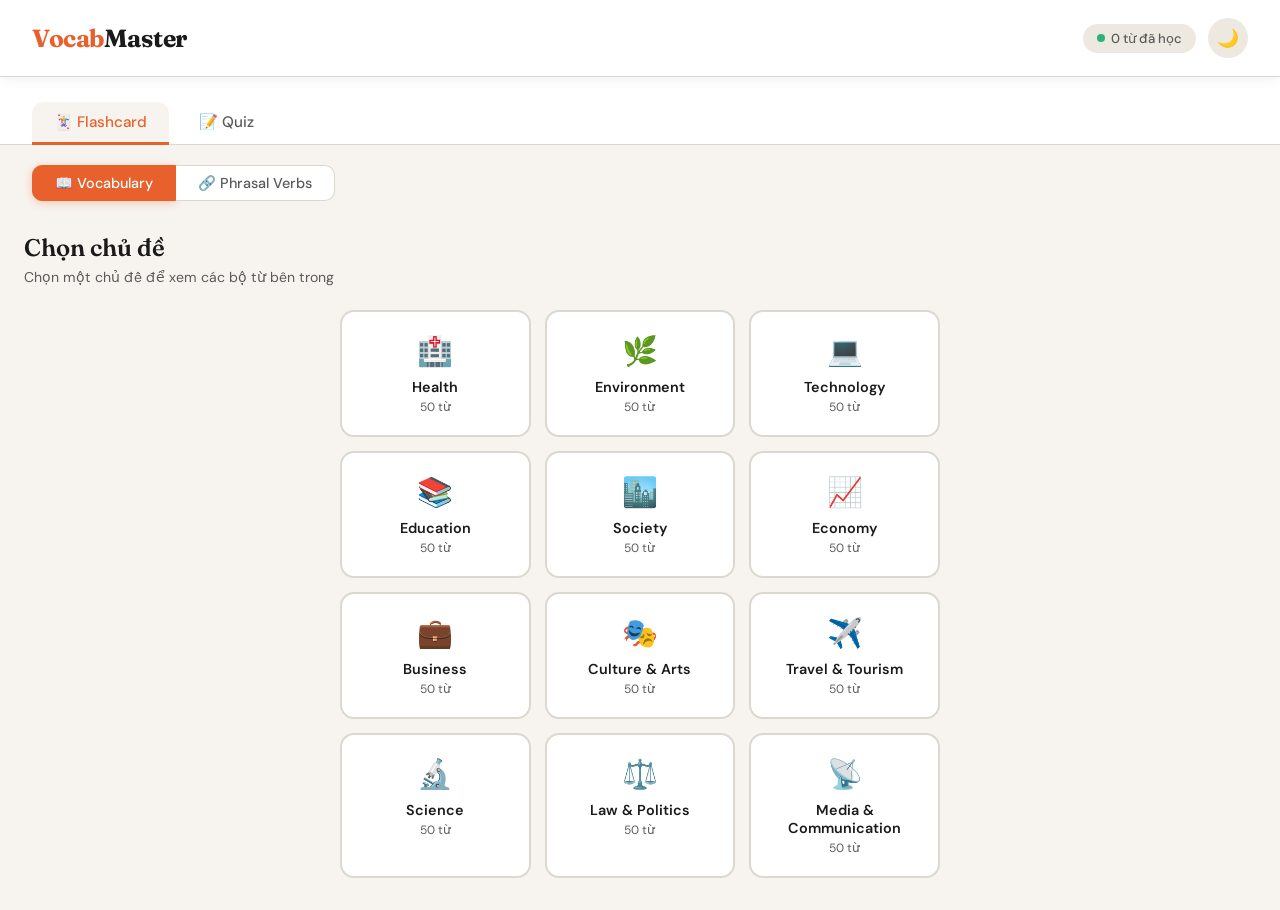
==== commit b2f4c319: "Update more vocabs" ====
--- a/index.html
+++ b/index.html
@@ -1,166 +1,173 @@
 <!DOCTYPE html>
 <html lang="vi">
+
 <head>
-<meta charset="UTF-8">
-<meta name="viewport" content="width=device-width, initial-scale=1.0">
-<title>VocabMaster – B1–C1 / IELTS</title>
-<link rel="preconnect" href="https://fonts.googleapis.com">
-<link rel="stylesheet" href="style.css"
-<link href="https://fonts.googleapis.com/css2?family=Fraunces:ital,wght@0,300;0,600;0,700;1,300&family=DM+Sans:wght@300;400;500;600&display=swap" rel="stylesheet">
+  <meta charset="UTF-8">
+  <meta name="viewport" content="width=device-width, initial-scale=1.0">
+  <title>VocabMaster – B1–C1 / IELTS</title>
+  <link rel="preconnect" href="https://fonts.googleapis.com">
+  <link
+    href="https://fonts.googleapis.com/css2?family=Fraunces:ital,wght@0,300;0,600;0,700;1,300&family=DM+Sans:wght@300;400;500;600&display=swap"
+    rel="stylesheet">
+  <link rel="stylesheet" href="style.css">
 </head>
+
 <body>
-<div class="app">
-<header>
-  <div class="logo">Vocab<span>Master</span></div>
-  <div class="header-right">
-    <div class="progress-pill">
-      <span class="dot"></span>
-      <span id="learned-pill-text">0 từ đã học</span>
-    </div>
-    <button id="theme-toggle" title="Toggle dark mode">🌙</button>
-  </div>
-</header>
+  <div class="app">
+    <header>
+      <div class="logo">Vocab<span>Master</span></div>
+      <div class="header-right">
+        <div class="progress-pill">
+          <span class="dot"></span>
+          <span id="learned-pill-text">0 từ đã học</span>
+        </div>
+        <button id="theme-toggle" title="Toggle dark mode">🌙</button>
+      </div>
+    </header>
 
-<!-- ===== TABS (removed Stats tab) ===== -->
-<nav class="nav-tabs">
-  <button class="tab-btn active" data-tab="flashcard">🃏 Flashcard</button>
-  <button class="tab-btn" data-tab="quiz">📝 Quiz</button>
-</nav>
+    <!-- ===== TABS (removed Stats tab) ===== -->
+    <nav class="nav-tabs">
+      <button class="tab-btn active" data-tab="flashcard">🃏 Flashcard</button>
+      <button class="tab-btn" data-tab="quiz">📝 Quiz</button>
+    </nav>
 
-<!-- ===== TYPE SWITCHER (Vocabulary / Phrasal Verbs) ===== -->
-<div class="type-switcher" id="type-switcher">
-  <button class="type-btn active" data-type="vocabulary">📖 Vocabulary</button>
-  <button class="type-btn" data-type="phrasal">🔗 Phrasal Verbs</button>
-</div>
-
-<!-- ===== TOPIC / SET BROWSER (shown before the flashcard) ===== -->
-<div id="fc-browser" class="visible">
-  <!-- Breadcrumb: hidden at top level, shown after topic selected -->
-  <div class="breadcrumb" id="breadcrumb" style="display:none">
-    <button id="back-to-topics">← Chủ đề</button>
-    <span class="sep">/</span>
-    <span id="breadcrumb-topic">—</span>
-  </div>
-
-  <div class="browser-title" id="browser-title">Chọn chủ đề</div>
-  <div class="browser-sub" id="browser-sub">Chọn một chủ đề để xem các bộ từ vựng bên trong</div>
-
-  <!-- Topic grid -->
-  <div class="topic-grid" id="topic-grid"></div>
-
-  <!-- Set list (hidden until topic selected) -->
-  <div class="set-list" id="set-list" style="display:none"></div>
-</div>
-
-<!-- ===== FLASHCARD SECTION ===== -->
-<section id="flashcard-section">
-  <div class="progress-bar-wrap" style="max-width:540px;width:100%">
-    <div class="progress-bar-fill" id="fc-progress-fill" style="width:0%"></div>
-  </div>
-  <div class="card-counter" id="card-counter">Thẻ <strong>1</strong> / <strong>1</strong></div>
-
-  <div class="flashcard-scene" id="fc-scene" title="Click để lật thẻ">
-    <div class="flashcard" id="flashcard">
-      <div class="card-face card-front">
-        <span class="card-topic-badge" id="fc-topic-badge">Topic</span>
-        <span class="card-type-badge" id="fc-type-badge">Vocab</span>
-        <div class="word-display" id="fc-word">—</div>
-        <div class="word-pos" id="fc-pos">noun</div>
-        <span class="card-hint">👆 Click để xem nghĩa</span>
-      </div>
-      <div class="card-face card-back">
-        <div class="ipa-display" id="fc-ipa"></div>
-        <div class="meaning-display" id="fc-meaning">—</div>
-        <div class="example-display" id="fc-example"></div>
-        <span class="card-hint" style="color:rgba(234,230,223,.45)">🔄 Click để quay lại</span>
-      </div>
-    </div>
-  </div>
-
-  <div class="card-controls">
-    <button class="ctrl-btn ghost" id="fc-back-btn">⬅ Bộ khác</button>
-    <button class="ctrl-btn secondary" id="fc-prev">◀ Trước</button>
-    <button class="ctrl-btn primary" id="fc-flip">🔄 Lật thẻ</button>
-    <!-- Next button: also marks as learned -->
-    <button class="ctrl-btn accent2" id="fc-next">Tiếp ▶</button>
-  </div>
-  <div style="margin-top:16px;display:flex;gap:10px;justify-content:center">
-    <button class="ctrl-btn secondary" id="fc-shuffle" style="font-size:.88rem">🔀 Shuffle</button>
-  </div>
-</section>
-
-<!-- ===== QUIZ SECTION ===== -->
-<section id="quiz-section">
-  <div id="quiz-setup" class="slide-up">
-    <h2>📝 Quiz Mode</h2>
-    <p>Quiz tự động từ danh sách từ bạn đã học</p>
-
-    <!-- Warning shown when not enough learned words -->
-    <div class="learned-warning" id="learned-warning">
-      ⚠️ Bạn chưa có đủ từ để quiz. Hãy học ít nhất 4 từ qua Flashcard trước!
+    <!-- ===== TYPE SWITCHER (Vocabulary / Phrasal Verbs) ===== -->
+    <div class="type-switcher" id="type-switcher">
+      <button class="type-btn active" data-type="vocabulary">📖 Vocabulary</button>
+      <button class="type-btn" data-type="phrasal">🔗 Phrasal Verbs</button>
     </div>
 
-    <div class="quiz-config">
-      <div>
-        <label>Số câu hỏi</label>
-        <select id="quiz-count-select">
-          <option value="10">10 câu</option>
-          <option value="15">15 câu</option>
-          <option value="20">20 câu</option>
-          <option value="all">Tất cả từ đã học</option>
-        </select>
+    <!-- ===== TOPIC / SET BROWSER (shown before the flashcard) ===== -->
+    <div id="fc-browser" class="visible">
+      <!-- Breadcrumb: hidden at top level, shown after topic selected -->
+      <div class="breadcrumb" id="breadcrumb" style="display:none">
+        <button id="back-to-topics">← Chủ đề</button>
+        <span class="sep">/</span>
+        <span id="breadcrumb-topic">—</span>
       </div>
-      <div>
-        <label>Loại câu hỏi</label>
-        <select id="quiz-type-select">
-          <option value="meaning">Từ → Nghĩa</option>
-          <option value="word">Nghĩa → Từ</option>
-          <option value="fill">Điền vào câu</option>
-          <option value="mixed">Hỗn hợp</option>
-        </select>
+
+      <div class="browser-title" id="browser-title">Chọn chủ đề</div>
+      <div class="browser-sub" id="browser-sub">Chọn một chủ đề để xem các bộ từ vựng bên trong</div>
+
+      <!-- Topic grid -->
+      <div class="topic-grid" id="topic-grid"></div>
+
+      <!-- Set list (hidden until topic selected) -->
+      <div class="set-list" id="set-list" style="display:none"></div>
+    </div>
+
+    <!-- ===== FLASHCARD SECTION ===== -->
+    <section id="flashcard-section">
+      <div class="progress-bar-wrap" style="max-width:540px;width:100%">
+        <div class="progress-bar-fill" id="fc-progress-fill" style="width:0%"></div>
       </div>
-    </div>
-    <button class="ctrl-btn primary" id="start-quiz-btn" style="width:100%;justify-content:center">
-      🚀 Bắt đầu Quiz
-    </button>
-    <div style="margin-top:14px;font-size:.82rem;color:var(--text2);text-align:center" id="quiz-pool-info"></div>
+      <div class="card-counter" id="card-counter">Thẻ <strong>1</strong> / <strong>1</strong></div>
+
+      <div class="flashcard-scene" id="fc-scene" title="Click để lật thẻ">
+        <div class="flashcard" id="flashcard">
+          <div class="card-face card-front">
+            <span class="card-topic-badge" id="fc-topic-badge">Topic</span>
+            <span class="card-type-badge" id="fc-type-badge">Vocab</span>
+            <div class="word-display" id="fc-word">—</div>
+            <div class="word-pos" id="fc-pos">noun</div>
+            <span class="card-hint">👆 Click để xem nghĩa</span>
+          </div>
+          <div class="card-face card-back">
+            <div class="ipa-display" id="fc-ipa"></div>
+            <div class="meaning-display" id="fc-meaning">—</div>
+            <div class="example-display" id="fc-example"></div>
+            <span class="card-hint" style="color:rgba(234,230,223,.45)">🔄 Click để quay lại</span>
+          </div>
+        </div>
+      </div>
+
+      <div class="card-controls">
+        <button class="ctrl-btn ghost" id="fc-back-btn">⬅ Bộ khác</button>
+        <button class="ctrl-btn secondary" id="fc-prev">◀ Trước</button>
+        <button class="ctrl-btn primary" id="fc-flip">🔄 Lật thẻ</button>
+        <!-- Next button: also marks as learned -->
+        <button class="ctrl-btn accent2" id="fc-next">Tiếp ▶</button>
+      </div>
+      <div style="margin-top:16px;display:flex;gap:10px;justify-content:center">
+        <button class="ctrl-btn secondary" id="fc-shuffle" style="font-size:.88rem">🔀 Shuffle</button>
+      </div>
+    </section>
+
+    <!-- ===== QUIZ SECTION ===== -->
+    <section id="quiz-section">
+      <div id="quiz-setup" class="slide-up">
+        <h2>📝 Quiz Mode</h2>
+        <p>Quiz tự động từ danh sách từ bạn đã học</p>
+
+        <!-- Warning shown when not enough learned words -->
+        <div class="learned-warning" id="learned-warning">
+          ⚠️ Bạn chưa có đủ từ để quiz. Hãy học ít nhất 4 từ qua Flashcard trước!
+        </div>
+
+        <div class="quiz-config">
+          <div>
+            <label>Số câu hỏi</label>
+            <select id="quiz-count-select">
+              <option value="10">10 câu</option>
+              <option value="15">15 câu</option>
+              <option value="20">20 câu</option>
+              <option value="50">50 câu</option>
+              <option value="100">100 câu</option>
+              <option value="all">Tất cả từ đã học</option>
+            </select>
+          </div>
+          <div>
+            <label>Loại câu hỏi</label>
+            <select id="quiz-type-select">
+              <option value="meaning">Từ → Nghĩa</option>
+              <option value="word">Nghĩa → Từ</option>
+              <option value="fill">Điền vào câu</option>
+              <option value="mixed">Hỗn hợp</option>
+            </select>
+          </div>
+        </div>
+        <button class="ctrl-btn primary" id="start-quiz-btn" style="width:100%;justify-content:center">
+          🚀 Bắt đầu Quiz
+        </button>
+        <div style="margin-top:14px;font-size:.82rem;color:var(--text2);text-align:center" id="quiz-pool-info"></div>
+      </div>
+
+      <!-- Game screen -->
+      <div id="quiz-game">
+        <div class="quiz-header">
+          <div class="quiz-progress-text" id="quiz-prog-text">Câu 1 / 10</div>
+          <div class="quiz-score-chip" id="quiz-score-chip">✅ 0</div>
+        </div>
+        <div class="quiz-progress-bar">
+          <div class="quiz-progress-fill" id="quiz-prog-fill" style="width:0%"></div>
+        </div>
+        <div class="question-card slide-up">
+          <div class="question-label" id="q-label">Nghĩa của từ là gì?</div>
+          <div class="question-text" id="q-text">—</div>
+        </div>
+        <div class="options-grid" id="options-grid"></div>
+        <div class="feedback-msg" id="feedback-msg"></div>
+        <div style="display:flex;justify-content:flex-end;margin-top:16px">
+          <button class="ctrl-btn accent2" id="next-q-btn" style="display:none">Câu tiếp ▶</button>
+        </div>
+      </div>
+
+      <!-- Result screen -->
+      <div id="quiz-result">
+        <div class="result-emoji" id="result-emoji">🎉</div>
+        <h2>Hoàn thành!</h2>
+        <div class="result-score-big" id="result-score-big">—</div>
+        <div class="result-sub" id="result-sub">Bạn làm rất tốt!</div>
+        <div class="result-actions">
+          <button class="ctrl-btn secondary" id="retry-quiz-btn">🔁 Làm lại</button>
+          <button class="ctrl-btn primary" id="new-quiz-btn">✨ Quiz mới</button>
+        </div>
+      </div>
+    </section>
+
   </div>
+  <script src="vocab-data.js"></script>
+  <script src="script.js"></script>
+</body>
 
-  <!-- Game screen -->
-  <div id="quiz-game">
-    <div class="quiz-header">
-      <div class="quiz-progress-text" id="quiz-prog-text">Câu 1 / 10</div>
-      <div class="quiz-score-chip" id="quiz-score-chip">✅ 0</div>
-    </div>
-    <div class="quiz-progress-bar">
-      <div class="quiz-progress-fill" id="quiz-prog-fill" style="width:0%"></div>
-    </div>
-    <div class="question-card slide-up">
-      <div class="question-label" id="q-label">Nghĩa của từ là gì?</div>
-      <div class="question-text" id="q-text">—</div>
-    </div>
-    <div class="options-grid" id="options-grid"></div>
-    <div class="feedback-msg" id="feedback-msg"></div>
-    <div style="display:flex;justify-content:flex-end;margin-top:16px">
-      <button class="ctrl-btn accent2" id="next-q-btn" style="display:none">Câu tiếp ▶</button>
-    </div>
-  </div>
-
-  <!-- Result screen -->
-  <div id="quiz-result">
-    <div class="result-emoji" id="result-emoji">🎉</div>
-    <h2>Hoàn thành!</h2>
-    <div class="result-score-big" id="result-score-big">—</div>
-    <div class="result-sub" id="result-sub">Bạn làm rất tốt!</div>
-    <div class="result-actions">
-      <button class="ctrl-btn secondary" id="retry-quiz-btn">🔁 Làm lại</button>
-      <button class="ctrl-btn primary" id="new-quiz-btn">✨ Quiz mới</button>
-    </div>
-  </div>
-</section>
-
-</div><!-- .app -->
-
-<script scr="script.js"></script>
-</body>
-</html>
+</html>
--- a/style.css
+++ b/style.css
@@ -0,0 +1,981 @@
+:root {
+    --bg: #F7F4EF;
+    --bg2: #EDE9E1;
+    --card: #FFFFFF;
+    --card-back: #1C2B3A;
+    --text: #1A1A1A;
+    --text2: #5A5A5A;
+    --accent: #E8602C;
+    --accent2: #2D7DD2;
+    --success: #2DB37A;
+    --error: #E83A3A;
+    --border: #DDD8CF;
+    --shadow: 0 4px 24px rgba(0, 0, 0, .10);
+    --radius: 18px;
+    --transition: .35s cubic-bezier(.4, 0, .2, 1);
+}
+
+[data-theme="dark"] {
+    --bg: #0F1620;
+    --bg2: #182030;
+    --card: #1E2D3D;
+    --card-back: #0A1520;
+    --text: #EAE6DF;
+    --text2: #8A9BAC;
+    --border: #2A3A4A;
+    --shadow: 0 4px 24px rgba(0, 0, 0, .40);
+}
+
+*,
+*::before,
+*::after {
+    box-sizing: border-box;
+    margin: 0;
+    padding: 0
+}
+
+html {
+    scroll-behavior: smooth
+}
+
+body {
+    font-family: 'DM Sans', sans-serif;
+    background: var(--bg);
+    color: var(--text);
+    min-height: 100vh;
+    transition: background var(--transition), color var(--transition);
+}
+
+.app {
+    display: flex;
+    flex-direction: column;
+    min-height: 100vh
+}
+
+header {
+    display: flex;
+    align-items: center;
+    justify-content: space-between;
+    padding: 18px 32px;
+    background: var(--card);
+    border-bottom: 1px solid var(--border);
+    position: sticky;
+    top: 0;
+    z-index: 100;
+    backdrop-filter: blur(12px);
+    box-shadow: 0 2px 12px rgba(0, 0, 0, .06);
+}
+
+.logo {
+    font-family: 'Fraunces', serif;
+    font-size: 1.55rem;
+    font-weight: 700;
+    color: var(--accent);
+    letter-spacing: -.5px
+}
+
+.logo span {
+    color: var(--text)
+}
+
+.header-right {
+    display: flex;
+    align-items: center;
+    gap: 12px
+}
+
+.progress-pill {
+    background: var(--bg2);
+    border-radius: 999px;
+    padding: 6px 14px;
+    font-size: .82rem;
+    font-weight: 500;
+    color: var(--text2);
+    display: flex;
+    align-items: center;
+    gap: 6px;
+}
+
+.progress-pill .dot {
+    width: 8px;
+    height: 8px;
+    border-radius: 50%;
+    background: var(--success)
+}
+
+#theme-toggle {
+    background: var(--bg2);
+    border: none;
+    cursor: pointer;
+    width: 40px;
+    height: 40px;
+    border-radius: 50%;
+    display: flex;
+    align-items: center;
+    justify-content: center;
+    font-size: 1.1rem;
+    transition: background var(--transition);
+}
+
+#theme-toggle:hover {
+    background: var(--border)
+}
+
+/* ---- Nav Tabs ---- */
+.nav-tabs {
+    display: flex;
+    gap: 8px;
+    padding: 24px 32px 0;
+    border-bottom: 1px solid var(--border);
+    background: var(--card);
+}
+
+.tab-btn {
+    padding: 10px 22px;
+    border: none;
+    cursor: pointer;
+    font-family: 'DM Sans', sans-serif;
+    font-size: .95rem;
+    font-weight: 500;
+    border-radius: 12px 12px 0 0;
+    background: transparent;
+    color: var(--text2);
+    border-bottom: 3px solid transparent;
+    transition: all var(--transition);
+    position: relative;
+    bottom: -1px;
+}
+
+.tab-btn.active {
+    color: var(--accent);
+    border-bottom-color: var(--accent);
+    background: var(--bg)
+}
+
+.tab-btn:hover:not(.active) {
+    color: var(--text);
+    background: var(--bg2)
+}
+
+/* ============================================================
+   NEW: TYPE SWITCHER (Vocabulary / Phrasal Verbs)
+   ============================================================ */
+.type-switcher {
+    display: flex;
+    gap: 0;
+    padding: 20px 32px 0;
+    background: var(--bg);
+}
+
+.type-btn {
+    padding: 8px 22px;
+    border: 1px solid var(--border);
+    background: var(--card);
+    color: var(--text2);
+    font-family: 'DM Sans', sans-serif;
+    font-size: .9rem;
+    font-weight: 500;
+    cursor: pointer;
+    transition: all var(--transition);
+}
+
+.type-btn:first-child {
+    border-radius: 10px 0 0 10px
+}
+
+.type-btn:last-child {
+    border-radius: 0 10px 10px 0;
+    border-left: none
+}
+
+.type-btn.active {
+    background: var(--accent);
+    color: #fff;
+    border-color: var(--accent);
+    box-shadow: 0 2px 10px rgba(232, 96, 44, .3);
+}
+
+/* ============================================================
+   NEW: TOPIC / SET SELECTOR (browser screen shown before flashcard)
+   ============================================================ */
+#fc-browser {
+    display: none;
+    flex-direction: column;
+    align-items: center;
+    padding: 32px 24px;
+    width: 100%;
+}
+
+#fc-browser.visible {
+    display: flex
+}
+
+.browser-title {
+    font-family: 'Fraunces', serif;
+    font-size: 1.5rem;
+    font-weight: 600;
+    margin-bottom: 6px;
+    align-self: flex-start;
+    max-width: 600px;
+    width: 100%;
+}
+
+.browser-sub {
+    font-size: .88rem;
+    color: var(--text2);
+    margin-bottom: 24px;
+    align-self: flex-start;
+    max-width: 600px;
+    width: 100%
+}
+
+.topic-grid {
+    display: grid;
+    grid-template-columns: repeat(auto-fill, minmax(170px, 1fr));
+    gap: 14px;
+    max-width: 600px;
+    width: 100%;
+}
+
+.topic-card {
+    background: var(--card);
+    border-radius: 14px;
+    border: 2px solid var(--border);
+    padding: 20px 16px;
+    cursor: pointer;
+    transition: all var(--transition);
+    text-align: center;
+}
+
+.topic-card:hover {
+    border-color: var(--accent);
+    transform: translateY(-2px);
+    box-shadow: var(--shadow)
+}
+
+.topic-card.selected {
+    border-color: var(--accent);
+    background: rgba(232, 96, 44, .06)
+}
+
+.topic-icon {
+    font-size: 1.8rem;
+    margin-bottom: 8px
+}
+
+.topic-name {
+    font-size: .9rem;
+    font-weight: 600;
+    color: var(--text)
+}
+
+.topic-count {
+    font-size: .75rem;
+    color: var(--text2);
+    margin-top: 3px
+}
+
+/* Set list */
+.set-list {
+    max-width: 600px;
+    width: 100%;
+    display: flex;
+    flex-direction: column;
+    gap: 10px
+}
+
+.set-item {
+    background: var(--card);
+    border-radius: 12px;
+    border: 1px solid var(--border);
+    padding: 16px 20px;
+    cursor: pointer;
+    transition: all var(--transition);
+    display: flex;
+    justify-content: space-between;
+    align-items: center;
+}
+
+.set-item:hover {
+    border-color: var(--accent2);
+    transform: translateX(4px);
+    box-shadow: 0 2px 12px rgba(0, 0, 0, .08)
+}
+
+.set-name {
+    font-weight: 600;
+    font-size: .95rem
+}
+
+.set-meta {
+    font-size: .78rem;
+    color: var(--text2);
+    margin-top: 2px
+}
+
+.set-arrow {
+    color: var(--text2);
+    font-size: 1.2rem
+}
+
+.breadcrumb {
+    display: flex;
+    align-items: center;
+    gap: 8px;
+    max-width: 600px;
+    width: 100%;
+    margin-bottom: 20px;
+    font-size: .88rem;
+    color: var(--text2);
+}
+
+.breadcrumb button {
+    background: none;
+    border: none;
+    cursor: pointer;
+    color: var(--accent2);
+    font-family: 'DM Sans', sans-serif;
+    font-size: .88rem;
+    font-weight: 500;
+    padding: 0;
+}
+
+.breadcrumb button:hover {
+    text-decoration: underline
+}
+
+.breadcrumb .sep {
+    opacity: .4
+}
+
+/* ============================================================
+   FLASHCARD SECTION
+   ============================================================ */
+#flashcard-section {
+    display: none;
+    flex-direction: column;
+    align-items: center;
+    padding: 32px 24px
+}
+
+#flashcard-section.visible {
+    display: flex
+}
+
+.card-counter {
+    font-size: .9rem;
+    color: var(--text2);
+    margin-bottom: 20px;
+    font-weight: 500;
+    letter-spacing: .5px
+}
+
+.card-counter strong {
+    color: var(--text)
+}
+
+.flashcard-scene {
+    width: 100%;
+    max-width: 540px;
+    height: 320px;
+    perspective: 1200px;
+    cursor: pointer;
+    margin-bottom: 28px
+}
+
+.flashcard {
+    width: 100%;
+    height: 100%;
+    position: relative;
+    transform-style: preserve-3d;
+    transition: transform .55s cubic-bezier(.4, 0, .2, 1)
+}
+
+.flashcard.flipped {
+    transform: rotateY(180deg)
+}
+
+.card-face {
+    position: absolute;
+    inset: 0;
+    border-radius: var(--radius);
+    backface-visibility: hidden;
+    -webkit-backface-visibility: hidden;
+    display: flex;
+    flex-direction: column;
+    align-items: center;
+    justify-content: center;
+    padding: 36px;
+    box-shadow: 0 8px 40px rgba(0, 0, 0, .13), 0 2px 8px rgba(0, 0, 0, .06);
+}
+
+.card-front {
+    background: var(--card)
+}
+
+.card-back {
+    background: var(--card-back);
+    transform: rotateY(180deg);
+    color: #EAE6DF
+}
+
+.card-topic-badge {
+    position: absolute;
+    top: 18px;
+    left: 20px;
+    padding: 4px 12px;
+    border-radius: 999px;
+    font-size: .72rem;
+    font-weight: 600;
+    letter-spacing: .3px;
+    background: rgba(45, 125, 210, .15);
+    color: var(--accent2);
+}
+
+.card-type-badge {
+    position: absolute;
+    top: 18px;
+    right: 20px;
+    padding: 4px 12px;
+    border-radius: 999px;
+    font-size: .72rem;
+    font-weight: 600;
+    letter-spacing: .3px;
+    background: rgba(45, 179, 122, .15);
+    color: var(--success);
+}
+
+.card-type-badge.pv {
+    background: rgba(108, 99, 255, .15);
+    color: #8B84FF
+}
+
+.card-hint {
+    position: absolute;
+    bottom: 16px;
+    font-size: .78rem;
+    opacity: .5;
+    letter-spacing: .3px
+}
+
+.word-display {
+    font-family: 'Fraunces', serif;
+    font-size: 2.6rem;
+    font-weight: 600;
+    color: var(--text);
+    letter-spacing: -1px;
+    line-height: 1.1;
+    text-align: center;
+}
+
+.word-pos {
+    margin-top: 10px;
+    font-size: .92rem;
+    color: var(--text2);
+    font-style: italic
+}
+
+.ipa-display {
+    font-size: 1.1rem;
+    color: #9AB;
+    margin-bottom: 14px;
+    letter-spacing: .5px
+}
+
+.meaning-display {
+    font-family: 'Fraunces', serif;
+    font-size: 1.65rem;
+    font-weight: 300;
+    font-style: italic;
+    color: #EAE6DF;
+    text-align: center;
+    line-height: 1.3;
+}
+
+.example-display {
+    margin-top: 14px;
+    font-size: .9rem;
+    color: rgba(234, 230, 223, .65);
+    text-align: center;
+    line-height: 1.6;
+    max-width: 380px;
+}
+
+.example-display em {
+    color: rgba(255, 200, 120, .9);
+    font-style: normal;
+    font-weight: 500
+}
+
+.card-controls {
+    display: flex;
+    gap: 12px;
+    align-items: center;
+    flex-wrap: wrap;
+    justify-content: center
+}
+
+.ctrl-btn {
+    display: flex;
+    align-items: center;
+    gap: 7px;
+    padding: 12px 24px;
+    border-radius: 12px;
+    border: none;
+    cursor: pointer;
+    font-family: 'DM Sans', sans-serif;
+    font-size: .95rem;
+    font-weight: 500;
+    transition: all var(--transition);
+}
+
+.ctrl-btn.secondary {
+    background: var(--bg2);
+    color: var(--text);
+    border: 1px solid var(--border)
+}
+
+.ctrl-btn.secondary:hover {
+    background: var(--border);
+    transform: translateY(-1px)
+}
+
+.ctrl-btn.primary {
+    background: var(--accent);
+    color: #fff;
+    box-shadow: 0 4px 14px rgba(232, 96, 44, .35)
+}
+
+.ctrl-btn.primary:hover {
+    background: #cf511f;
+    transform: translateY(-2px);
+    box-shadow: 0 6px 18px rgba(232, 96, 44, .4)
+}
+
+.ctrl-btn.accent2 {
+    background: var(--accent2);
+    color: #fff;
+    box-shadow: 0 4px 14px rgba(45, 125, 210, .3)
+}
+
+.ctrl-btn.accent2:hover {
+    background: #1f66b8;
+    transform: translateY(-2px)
+}
+
+.ctrl-btn.ghost {
+    background: transparent;
+    color: var(--text2);
+    border: 1px solid var(--border)
+}
+
+.ctrl-btn.ghost:hover {
+    background: var(--bg2)
+}
+
+.ctrl-btn:disabled {
+    opacity: .35;
+    cursor: not-allowed;
+    transform: none !important
+}
+
+.progress-bar-wrap {
+    width: 100%;
+    max-width: 540px;
+    height: 5px;
+    background: var(--border);
+    border-radius: 999px;
+    margin-bottom: 24px;
+    overflow: hidden
+}
+
+.progress-bar-fill {
+    height: 100%;
+    border-radius: 999px;
+    background: linear-gradient(90deg, var(--accent), var(--accent2));
+    transition: width .4s cubic-bezier(.4, 0, .2, 1)
+}
+
+/* ============================================================
+   QUIZ SECTION  
+   ============================================================ */
+#quiz-section {
+    display: none;
+    flex-direction: column;
+    align-items: center;
+    padding: 32px 24px
+}
+
+#quiz-section.visible {
+    display: flex
+}
+
+#quiz-setup {
+    background: var(--card);
+    border-radius: var(--radius);
+    padding: 40px;
+    max-width: 480px;
+    width: 100%;
+    box-shadow: var(--shadow);
+    text-align: center
+}
+
+#quiz-setup h2 {
+    font-family: 'Fraunces', serif;
+    font-size: 1.8rem;
+    margin-bottom: 8px
+}
+
+#quiz-setup p {
+    color: var(--text2);
+    margin-bottom: 28px;
+    font-size: .95rem
+}
+
+.quiz-config {
+    display: flex;
+    flex-direction: column;
+    gap: 16px;
+    margin-bottom: 28px;
+    text-align: left
+}
+
+.quiz-config label {
+    font-size: .88rem;
+    font-weight: 500;
+    color: var(--text2);
+    margin-bottom: 4px;
+    display: block
+}
+
+.quiz-config select {
+    width: 100%;
+    padding: 10px 14px;
+    border-radius: 10px;
+    border: 1px solid var(--border);
+    background: var(--bg);
+    color: var(--text);
+    font-family: 'DM Sans', sans-serif;
+    font-size: .95rem;
+    outline: none;
+    cursor: pointer;
+}
+
+.quiz-config select:focus {
+    border-color: var(--accent)
+}
+
+.learned-warning {
+    background: rgba(232, 96, 44, .08);
+    border: 1px solid rgba(232, 96, 44, .25);
+    border-radius: 10px;
+    padding: 12px 16px;
+    font-size: .88rem;
+    color: var(--accent);
+    margin-bottom: 20px;
+    display: none;
+}
+
+#quiz-game {
+    display: none;
+    width: 100%;
+    max-width: 580px
+}
+
+.quiz-header {
+    display: flex;
+    justify-content: space-between;
+    align-items: center;
+    margin-bottom: 20px
+}
+
+.quiz-progress-text {
+    font-size: .9rem;
+    color: var(--text2);
+    font-weight: 500
+}
+
+.quiz-score-chip {
+    padding: 5px 14px;
+    background: var(--bg2);
+    border-radius: 999px;
+    font-size: .88rem;
+    font-weight: 600;
+    color: var(--accent2)
+}
+
+.quiz-progress-bar {
+    width: 100%;
+    height: 5px;
+    background: var(--border);
+    border-radius: 999px;
+    margin-bottom: 28px;
+    overflow: hidden
+}
+
+.quiz-progress-fill {
+    height: 100%;
+    border-radius: 999px;
+    background: linear-gradient(90deg, var(--accent2), var(--success));
+    transition: width .4s
+}
+
+.question-card {
+    background: var(--card);
+    border-radius: var(--radius);
+    padding: 36px;
+    box-shadow: var(--shadow);
+    margin-bottom: 20px
+}
+
+.question-label {
+    font-size: .8rem;
+    text-transform: uppercase;
+    letter-spacing: 1px;
+    color: var(--text2);
+    margin-bottom: 14px;
+    font-weight: 600
+}
+
+.question-text {
+    font-family: 'Fraunces', serif;
+    font-size: 1.6rem;
+    font-weight: 600;
+    line-height: 1.3;
+    color: var(--text)
+}
+
+.question-text em {
+    color: var(--accent);
+    font-style: normal;
+    border-bottom: 2px solid var(--accent)
+}
+
+.options-grid {
+    display: grid;
+    grid-template-columns: 1fr 1fr;
+    gap: 12px
+}
+
+.option-btn {
+    padding: 16px 18px;
+    border-radius: 13px;
+    border: 2px solid var(--border);
+    background: var(--card);
+    cursor: pointer;
+    font-family: 'DM Sans', sans-serif;
+    font-size: .93rem;
+    font-weight: 400;
+    color: var(--text);
+    text-align: left;
+    transition: all .2s;
+    display: flex;
+    align-items: flex-start;
+    gap: 10px;
+}
+
+.option-btn:hover:not(:disabled) {
+    border-color: var(--accent2);
+    background: rgba(45, 125, 210, .06);
+    transform: translateY(-1px)
+}
+
+.option-letter {
+    width: 26px;
+    height: 26px;
+    border-radius: 6px;
+    background: var(--bg2);
+    display: flex;
+    align-items: center;
+    justify-content: center;
+    font-size: .8rem;
+    font-weight: 700;
+    flex-shrink: 0;
+    transition: all .2s;
+}
+
+.option-btn.correct {
+    border-color: var(--success) !important;
+    background: rgba(45, 179, 122, .1) !important
+}
+
+.option-btn.correct .option-letter {
+    background: var(--success);
+    color: #fff
+}
+
+.option-btn.wrong {
+    border-color: var(--error) !important;
+    background: rgba(232, 58, 58, .08) !important
+}
+
+.option-btn.wrong .option-letter {
+    background: var(--error);
+    color: #fff
+}
+
+.option-btn:disabled {
+    cursor: not-allowed
+}
+
+.feedback-msg {
+    padding: 14px 18px;
+    border-radius: 12px;
+    font-size: .92rem;
+    font-weight: 500;
+    margin-top: 4px;
+    display: none;
+    align-items: center;
+    gap: 8px;
+}
+
+.feedback-msg.correct-fb {
+    background: rgba(45, 179, 122, .12);
+    color: var(--success);
+    display: flex
+}
+
+.feedback-msg.wrong-fb {
+    background: rgba(232, 58, 58, .1);
+    color: var(--error);
+    display: flex
+}
+
+#quiz-result {
+    display: none;
+    background: var(--card);
+    border-radius: var(--radius);
+    padding: 48px 40px;
+    max-width: 480px;
+    width: 100%;
+    box-shadow: var(--shadow);
+    text-align: center;
+}
+
+.result-emoji {
+    font-size: 4rem;
+    margin-bottom: 16px
+}
+
+#quiz-result h2 {
+    font-family: 'Fraunces', serif;
+    font-size: 2rem;
+    margin-bottom: 8px
+}
+
+.result-score-big {
+    font-family: 'Fraunces', serif;
+    font-size: 3.5rem;
+    font-weight: 700;
+    color: var(--accent);
+    margin: 16px 0 8px
+}
+
+.result-sub {
+    color: var(--text2);
+    font-size: .95rem;
+    margin-bottom: 32px
+}
+
+.result-actions {
+    display: flex;
+    gap: 12px;
+    justify-content: center;
+    flex-wrap: wrap
+}
+
+/* ============================================================
+   ANIMATIONS
+   ============================================================ */
+@keyframes slideUp {
+    from {
+        opacity: 0;
+        transform: translateY(20px)
+    }
+
+    to {
+        opacity: 1;
+        transform: translateY(0)
+    }
+}
+
+.slide-up {
+    animation: slideUp .4s cubic-bezier(.4, 0, .2, 1) both
+}
+
+@keyframes pop {
+    0% {
+        transform: scale(1)
+    }
+
+    50% {
+        transform: scale(1.06)
+    }
+
+    100% {
+        transform: scale(1)
+    }
+}
+
+.pop {
+    animation: pop .25s ease
+}
+
+/* Responsive */
+@media(max-width:600px) {
+    header {
+        padding: 14px 18px
+    }
+
+    .nav-tabs {
+        padding: 16px 18px 0;
+        gap: 4px
+    }
+
+    .tab-btn {
+        padding: 8px 14px;
+        font-size: .88rem
+    }
+
+    .type-switcher {
+        padding: 14px 18px 0
+    }
+
+    .flashcard-scene {
+        height: 270px
+    }
+
+    .word-display {
+        font-size: 2.1rem
+    }
+
+    .meaning-display {
+        font-size: 1.35rem
+    }
+
+    .options-grid {
+        grid-template-columns: 1fr
+    }
+
+    #flashcard-section,
+    #quiz-section {
+        padding: 20px 14px
+    }
+
+    #fc-browser {
+        padding: 20px 14px
+    }
+
+    #quiz-setup,
+    #quiz-result {
+        padding: 28px 22px
+    }
+
+    .question-card {
+        padding: 24px 20px
+    }
+
+    .topic-grid {
+        grid-template-columns: repeat(auto-fill, minmax(140px, 1fr))
+    }
+}
